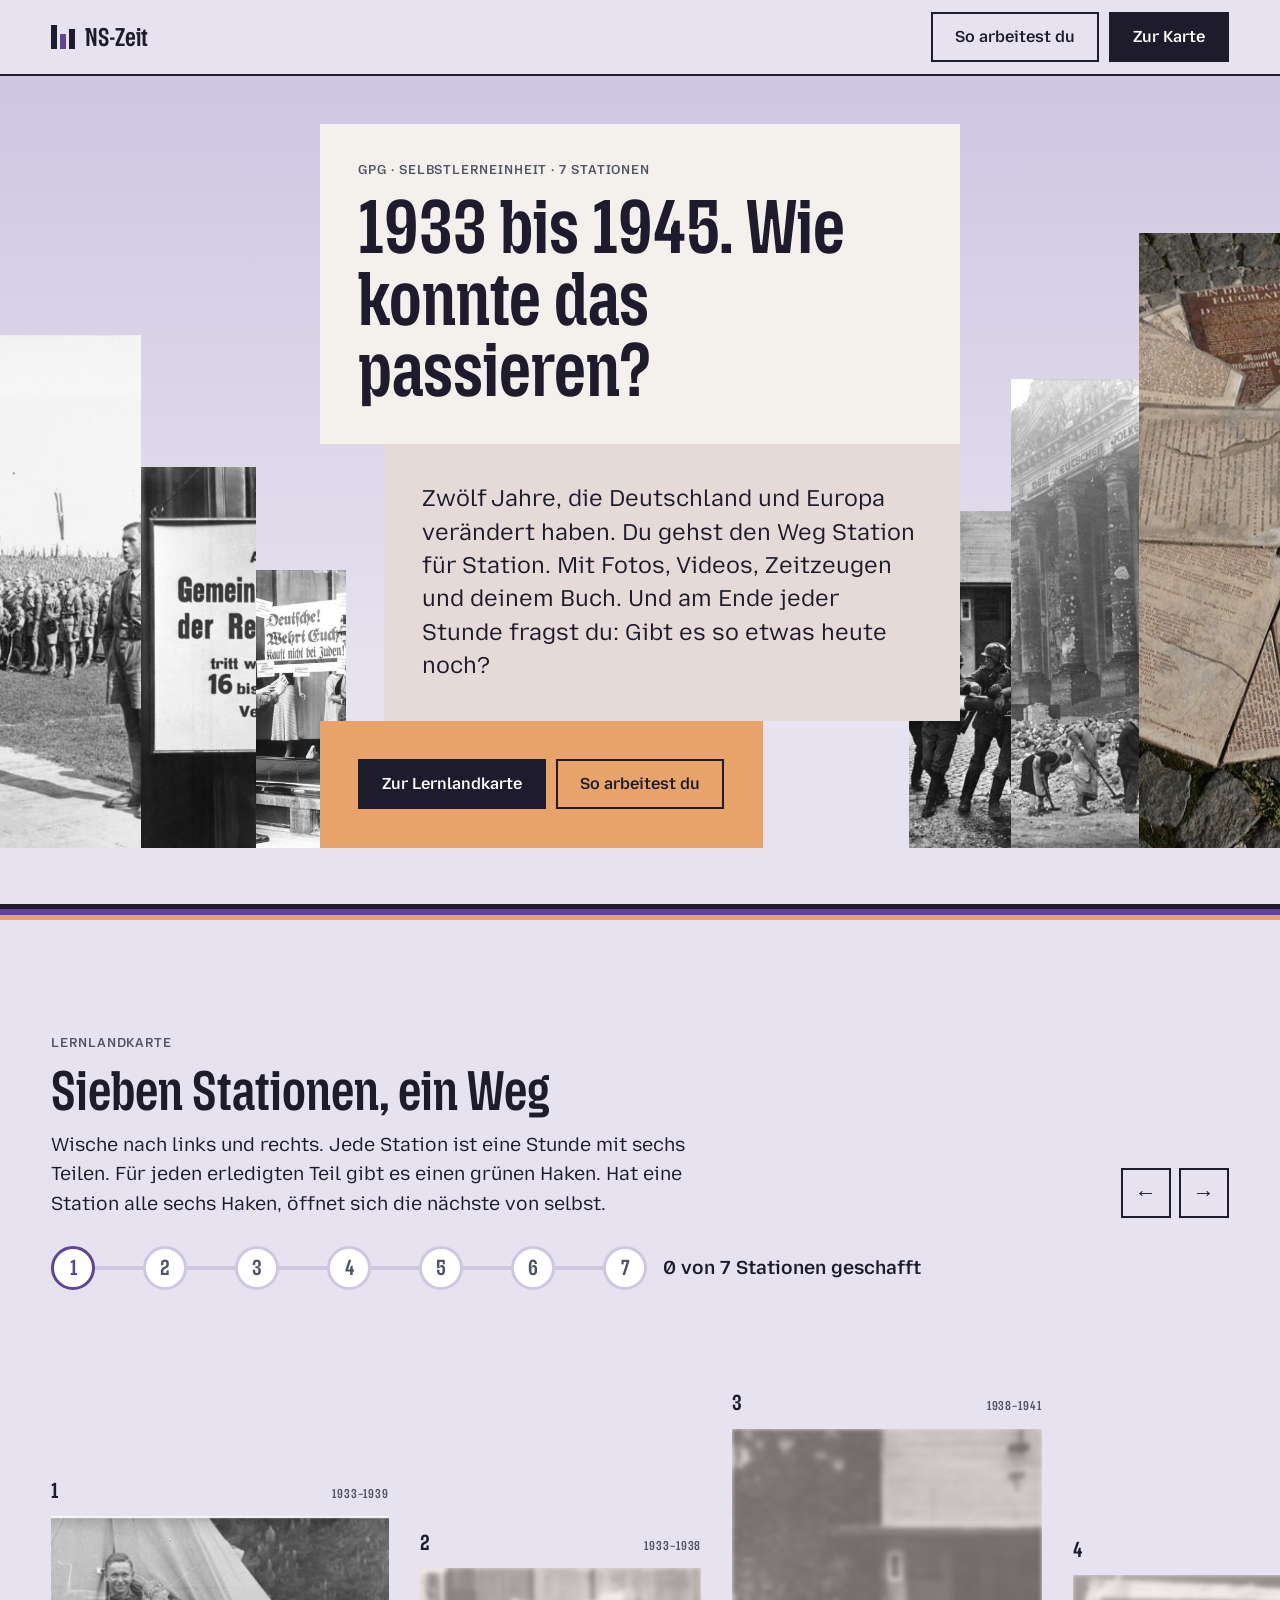
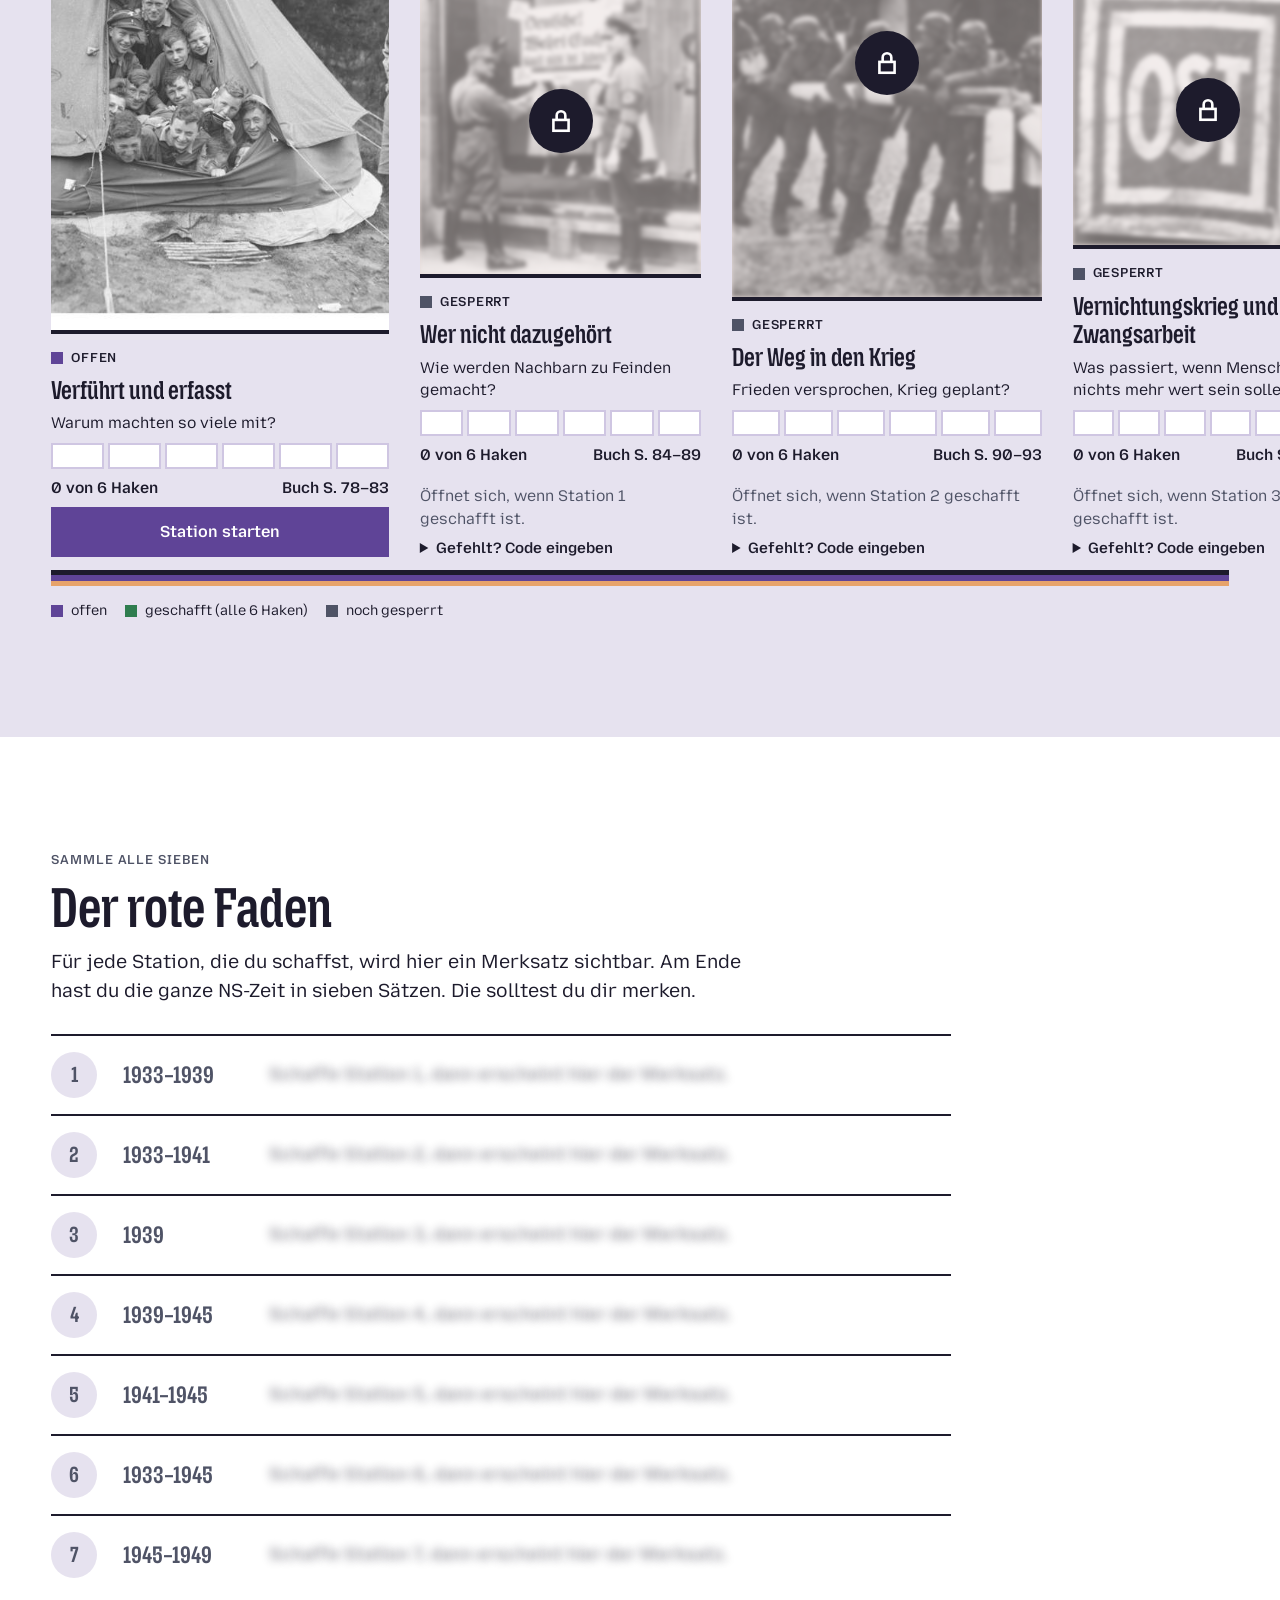
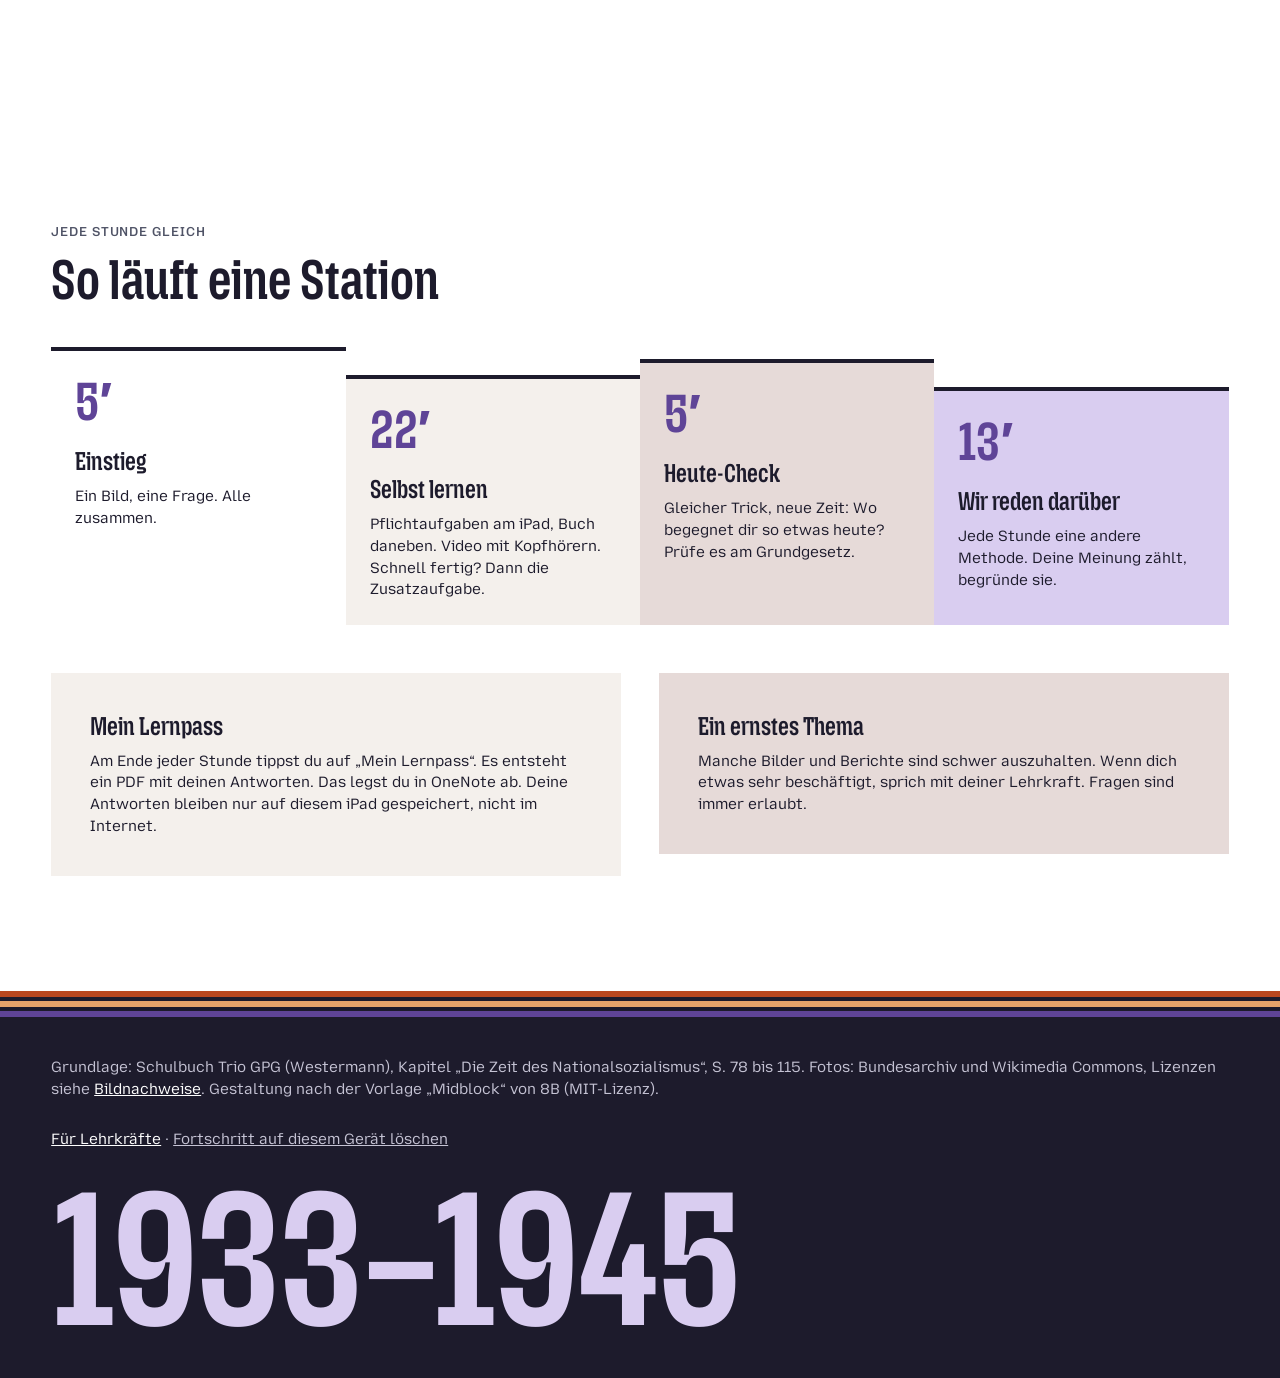
==== index.html @ 27f17802 "Initial publish: NS-Zeit self-study unit (map, lessons 1-7, teacher page) Co-Authored-By: Claude Opu" ====
<!doctype html>
<html lang="de">
<head>
<meta charset="utf-8">
<meta name="viewport" content="width=device-width, initial-scale=1, viewport-fit=cover">
<title>NS-Zeit 1933 bis 1945 · Lernlandkarte</title>
<meta name="description" content="Selbstlerneinheit GPG: Die Zeit des Nationalsozialismus in sieben Stationen.">
<meta name="theme-color" content="#1d1b2c">
<link rel="icon" href="data:image/svg+xml,%3Csvg xmlns='http://www.w3.org/2000/svg' viewBox='0 0 64 64'%3E%3Crect width='64' height='64' fill='%231d1b2c'/%3E%3Crect x='14' y='14' width='9' height='36' fill='%23fff'/%3E%3Crect x='28' y='28' width='9' height='22' fill='%23a58bdb'/%3E%3Crect x='42' y='20' width='9' height='30' fill='%23fff'/%3E%3C/svg%3E">
<link rel="stylesheet" href="assets/ns.css">
<script src="assets/ns.js" defer></script>
</head>
<body>

<header class="bar">
  <a class="bar__mark" href="#top"><i aria-hidden="true"><b></b><b></b><b></b></i>NS-Zeit</a>
  <nav class="bar__nav" aria-label="Seite">
    <a class="btn-2" href="#so">So arbeitest du</a>
    <a class="btn" href="#karte">Zur Karte</a>
  </nav>
</header>

<main id="top">
  <!-- Eröffnung: Fotostreifen wie Fassaden, Text auf gestuften Blöcken -->
  <section class="opening" aria-labelledby="titel">
    <div class="opening__slabs" aria-hidden="true">
      <div class="opening__slab" style="--w:11;--h:70%"><div class="reveal"><img src="img/foto/s1-hj-appell.jpg" alt=""></div></div>
      <div class="opening__slab" style="--w:9;--h:52%"><div class="reveal"><img src="img/foto/s1-gemeinschaftsempfang.jpg" alt=""></div></div>
      <div class="opening__slab" style="--w:7;--h:38%"><div class="reveal"><img src="img/foto/s2-boykott.jpg" alt=""></div></div>
      <div class="opening__slab opening__slab--gap" style="--w:44;--h:10%"></div>
      <div class="opening__slab" style="--w:8;--h:46%"><div class="reveal"><img src="img/foto/s3-schlagbaum.jpg" alt=""></div></div>
      <div class="opening__slab" style="--w:10;--h:64%"><div class="reveal"><img src="img/foto/s7-truemmer.jpg" alt=""></div></div>
      <div class="opening__slab" style="--w:11;--h:84%"><div class="reveal"><img src="img/foto/s6-weisse-rose.jpg" alt=""></div></div>
    </div>
    <div class="opening__stack">
      <div class="block"><p class="label muted" style="margin-bottom:12px">GPG · Selbstlerneinheit · 7 Stationen</p>
        <h1 class="h-xl" id="titel">1933 bis 1945. Wie konnte das passieren?</h1></div>
      <div class="block block--plaster"><p class="lead">Zwölf Jahre, die Deutschland und Europa verändert haben. Du gehst den Weg Station für Station. Mit Fotos, Videos, Zeitzeugen und deinem Buch. Und am Ende jeder Stunde fragst du: Gibt es so etwas heute noch?</p></div>
      <div class="block block--sand" style="display:flex;flex-wrap:wrap;gap:10px"><a class="btn" href="#karte">Zur Lernlandkarte</a><a class="btn-2" href="#so">So arbeitest du</a></div>
    </div>
    <div class="opening__floor pavement"></div>
  </section>

  <!-- Lernlandkarte: Zeitstrahl seitwärts -->
  <section class="section" id="karte" aria-labelledby="karte-titel" style="padding-left:0;padding-right:0">
    <div class="track-head">
      <div style="display:grid;gap:12px;max-width:640px">
        <p class="label muted">Lernlandkarte</p>
        <h2 class="h-l" id="karte-titel">Sieben Stationen, ein Weg</h2>
        <p>Wische nach links und rechts. Jede Station ist eine Stunde mit sechs Teilen. Für jeden erledigten Teil gibt es einen grünen Haken. Hat eine Station alle sechs Haken, öffnet sich die nächste von selbst.</p>
      </div>
      <div class="track-hint" aria-hidden="false">
        <button type="button" data-scroll="-1" aria-label="Zurück">←</button>
        <button type="button" data-scroll="1" aria-label="Weiter">→</button>
      </div>
    </div>

    <div class="journey" id="journey" aria-label="Dein Weg durch die Stationen"></div>
    <div class="track" id="track" tabindex="0" aria-label="Stationen 1 bis 7">
      <!-- Stationen werden unten per Skript gefüllt, damit Status und Codes überall gleich sind -->
    </div>
    <div class="track-floor pavement"></div>
    <div class="legend">
      <span><i style="background:var(--lila)"></i>offen</span>
      <span><i style="background:var(--ok)"></i>geschafft (alle 6 Haken)</span>
      <span><i style="background:var(--muted)"></i>noch gesperrt</span>
    </div>
  </section>

  <!-- Roter Faden: pro geschaffter Station ein Merksatz -->
  <section class="section section--white" id="faden" aria-labelledby="faden-titel">
    <div class="wrap">
      <div style="display:grid;gap:12px;max-width:720px;margin-bottom:28px">
        <p class="label muted">Sammle alle sieben</p>
        <h2 class="h-l" id="faden-titel">Der rote Faden</h2>
        <p>Für jede Station, die du schaffst, wird hier ein Merksatz sichtbar. Am Ende hast du die ganze NS-Zeit in sieben Sätzen. Die solltest du dir merken.</p>
      </div>
      <ol class="faden" id="faden-liste"></ol>
    </div>
  </section>

  <!-- So arbeitest du -->
  <section class="section section--white" id="so" aria-labelledby="so-titel">
    <div class="wrap">
      <div style="display:grid;gap:12px;max-width:720px;margin-bottom:40px">
        <p class="label muted">Jede Stunde gleich</p>
        <h2 class="h-l" id="so-titel">So läuft eine Station</h2>
      </div>
      <ol class="steps">
        <li><p class="num">5′</p><p class="h-s">Einstieg</p><p class="small">Ein Bild, eine Frage. Alle zusammen.</p></li>
        <li><p class="num">22′</p><p class="h-s">Selbst lernen</p><p class="small">Pflichtaufgaben am iPad, Buch daneben. Video mit Kopfhörern. Schnell fertig? Dann die Zusatzaufgabe.</p></li>
        <li><p class="num">5′</p><p class="h-s">Heute-Check</p><p class="small">Gleicher Trick, neue Zeit: Wo begegnet dir so etwas heute? Prüfe es am Grundgesetz.</p></li>
        <li><p class="num">13′</p><p class="h-s">Wir reden darüber</p><p class="small">Jede Stunde eine andere Methode. Deine Meinung zählt, begründe sie.</p></li>
      </ol>
      <div class="grid-2" style="margin-top:48px">
        <div class="block"><p class="h-s" style="margin-bottom:8px">Mein Lernpass</p><p class="small">Am Ende jeder Stunde tippst du auf „Mein Lernpass“. Es entsteht ein PDF mit deinen Antworten. Das legst du in OneNote ab. Deine Antworten bleiben nur auf diesem iPad gespeichert, nicht im Internet.</p></div>
        <div class="block block--plaster"><p class="h-s" style="margin-bottom:8px">Ein ernstes Thema</p><p class="small">Manche Bilder und Berichte sind schwer auszuhalten. Wenn dich etwas sehr beschäftigt, sprich mit deiner Lehrkraft. Fragen sind immer erlaubt.</p></div>
      </div>
    </div>
  </section>
</main>

<footer class="foot">
  <div class="stripes" aria-hidden="true"><span></span><span></span><span></span></div>
  <div class="foot__inner">
    <p class="small">Grundlage: Schulbuch Trio GPG (Westermann), Kapitel „Die Zeit des Nationalsozialismus“, S. 78 bis 115. Fotos: Bundesarchiv und Wikimedia Commons, Lizenzen siehe <a href="bildnachweise.html">Bildnachweise</a>. Gestaltung nach der Vorlage „Midblock“ von 8B (MIT-Lizenz).</p>
    <p class="small"><a href="lehrer.html">Für Lehrkräfte</a> · <button type="button" id="reset" class="small" style="background:none;border:0;color:inherit;text-decoration:underline;cursor:pointer;padding:0">Fortschritt auf diesem Gerät löschen</button></p>
  </div>
  <p class="wordmark" aria-hidden="true">1933–1945</p>
</footer>

<script>
document.addEventListener("DOMContentLoaded", function () {
  var DATA = [
    { n: 1, jahre: "1933–1939", titel: "Verführt und erfasst", frage: "Warum machten so viele mit?", buch: "S. 78–83", foto: "s1-hj-zeltlager", w: 1.2, h: 46 },
    { n: 2, jahre: "1933–1938", titel: "Wer nicht dazugehört", frage: "Wie werden Nachbarn zu Feinden gemacht?", buch: "S. 84–89", foto: "s2-boykott", w: 1, h: 34 },
    { n: 3, jahre: "1938–1941", titel: "Der Weg in den Krieg", frage: "Frieden versprochen, Krieg geplant?", buch: "S. 90–93", foto: "s3-schlagbaum", w: 1.1, h: 52 },
    { n: 4, jahre: "1939–1945", titel: "Vernichtungskrieg und Zwangsarbeit", frage: "Was passiert, wenn Menschen nichts mehr wert sein sollen?", buch: "S. 94–97", foto: "s4-ost", w: .9, h: 30 },
    { n: 5, jahre: "1941–1945", titel: "Der Holocaust", frage: "Wie wurde aus Hass Völkermord, und warum erinnern wir uns?", buch: "S. 98–103", foto: "s5-stolpersteine", w: 1, h: 56 },
    { n: 6, jahre: "1933–1945", titel: "Widerstand", frage: "Wegschauen oder handeln?", buch: "S. 104–105", foto: "s6-weisse-rose", w: 1.1, h: 40 },
    { n: 7, jahre: "1943–1949", titel: "Kriegsende und was bleibt", frage: "Was haben wir daraus gelernt?", buch: "S. 106–115", foto: "s7-truemmer", w: 1, h: 48 }
  ];
  var track = document.getElementById("track");
  function render() {
    track.innerHTML = "";
    DATA.forEach(function (d) {
      var st = NS.isDone(d.n) ? "fertig" : (NS.isOpen(d.n) ? "offen" : "zu");
      var stand = NS.stand(d.n), teile = NS.stunden[d.n - 1].teile;
      var ticks = teile.map(function (t) { return '<i class="' + (NS.teilDone(t) ? "on" : "") + '" title="' + t.name + '">✓</i>'; }).join("");
      var el = document.createElement("article");
      el.className = "station"; el.dataset.state = st;
      el.style.setProperty("--w", d.w); el.style.setProperty("--h", d.h);
      el.innerHTML =
        '<p class="station__year"><span>' + d.n + '</span><span class="label muted">' + d.jahre + '</span></p>' +
        '<div class="station__photo reveal"><img src="img/foto/' + d.foto + '.jpg" alt="" loading="lazy">' +
          (st === "fertig" ? '<span class="station__badge" aria-label="geschafft">✓</span>' : "") +
          (st === "zu" ? '<span class="station__lockicon" aria-hidden="true"><span><svg width="26" height="26" viewBox="0 0 24 24" fill="none" stroke="currentColor" stroke-width="2.4"><rect x="5" y="11" width="14" height="10"/><path d="M8 11V7a4 4 0 0 1 8 0v4"/></svg></span></span>' : "") + '</div>' +
        '<div class="station__plate">' +
          '<span class="station__state">' + (st === "fertig" ? "Geschafft" : st === "offen" ? "Offen" : "Gesperrt") + '</span>' +
          '<h3 class="h-s">' + d.titel + '</h3>' +
          '<p>' + d.frage + '</p>' +
          '<div class="ticks" aria-hidden="true">' + ticks + '</div>' +
          '<p class="ticks__txt"><span>' + stand.fertig + ' von ' + stand.gesamt + ' Haken</span><span>' + (NS.hasPass(d.n) ? "Lernpass ✓" : "Buch " + d.buch) + '</span></p>' +
          (st === "zu"
            ? '<p class="small muted">Öffnet sich, wenn Station ' + (d.n - 1) + ' geschafft ist.</p><details><summary class="small" style="cursor:pointer;font-weight:600">Gefehlt? Code eingeben</summary><form class="station__lock"><input aria-label="Code für Station ' + d.n + '" placeholder="Code" autocomplete="off" autocapitalize="characters"><button class="btn">Öffnen</button></form><p class="station__msg" aria-live="polite"></p></details>'
            : '<a class="btn' + (st === "offen" ? " btn--lila" : "") + '" href="stunde-' + d.n + '/index.html">' + (st === "fertig" ? "Noch einmal ansehen" : stand.fertig ? "Weitermachen" : "Station starten") + '</a>') +
        '</div>';
      var f = el.querySelector("form");
      if (f) f.addEventListener("submit", function (e) {
        e.preventDefault();
        if (NS.tryCode(d.n, f.querySelector("input").value)) { render(); location.href = "stunde-" + d.n + "/index.html"; }
        else el.querySelector(".station__msg").textContent = "Der Code stimmt nicht.";
      });
      track.appendChild(el);
    });
    var j = document.getElementById("journey"), html = "", fertig = 0;
    DATA.forEach(function (d, i) {
      var st = NS.isDone(d.n) ? "fertig" : (NS.isOpen(d.n) ? "offen" : "zu"); if (st === "fertig") fertig++;
      html += '<span class="journey__step">' + (i ? '<span class="journey__line ' + (st !== "zu" ? "fertig" : "") + '"></span>' : "") +
        '<span class="journey__dot ' + st + '" title="Station ' + d.n + '">' + (st === "fertig" ? "✓" : d.n) + '</span></span>';
    });
    j.innerHTML = html + '<span class="journey__txt">' + fertig + ' von 7 Stationen geschafft</span>';
    document.getElementById("faden-liste").innerHTML = NS.stunden.map(function (st) {
      var on = NS.isDone(st.n);
      return '<li class="' + (on ? "on" : "") + '"><span class="dot">' + (on ? "✓" : st.n) + '</span><span class="jahr">' + st.jahr + '</span><span class="satz"' + (on ? "" : ' aria-label="noch nicht freigeschaltet"') + '>' + (on ? st.kern : "Schaffe Station " + st.n + ", dann erscheint hier der Merksatz.") + '</span></li>';
    }).join("");
    var end = document.createElement("div");
    end.className = "station station--end";
    end.innerHTML = '<div class="block block--ink"><p class="label" style="color:var(--sand);margin-bottom:8px">Ziel</p><p class="h-s" style="margin-bottom:8px">Kennen. Verstehen. Erkennen.</p><p class="small">Du weißt, was zwischen 1933 und 1945 geschah. Du verstehst, wie es dazu kam. Und du erkennst die Tricks, wenn sie heute wieder auftauchen.</p></div>';
    track.appendChild(end);
    document.querySelectorAll("#track .reveal").forEach(function (r) { r.classList.add("is-in"); });
  }
  render();
  document.querySelectorAll("[data-scroll]").forEach(function (b) {
    b.addEventListener("click", function () { track.scrollBy({ left: Number(b.dataset.scroll) * track.clientWidth * .8, behavior: "smooth" }); });
  });
  document.getElementById("reset").addEventListener("click", function () {
    if (confirm("Alle Antworten und freigeschalteten Stationen auf diesem Gerät löschen?")) { NS.reset(); render(); }
  });
});
</script>
</body>
</html>
---- assets/ns.css ----
/* NS-Zeit Lernlandkarte: gemeinsames Stylesheet.
   Optik nach der Vorlage "Midblock" (8B, MIT): flache Farbblöcke, gestufte Höhen,
   schmale Headline-Schrift, Fotos die beim Erscheinen scharf werden. Farbwelt auf GPG-Lila angepasst. */

@font-face { font-family: "Mozilla Headline"; font-style: normal; font-weight: 500 700; font-stretch: 75%; font-display: swap; src: url(mozilla-headline.woff2) format("woff2"); }
@font-face { font-family: "Mozilla Text"; font-style: normal; font-weight: 400 600; font-display: swap; src: url(mozilla-text.woff2) format("woff2"); }

:root {
  --sky: #e6e2ef;      /* Seitengrund, blasses Lila-Grau */
  --sky-2: #cfc6e2;
  --ink: #1d1b2c;      /* Text, dunkle Flächen */
  --cream: #f4f0ec;    /* helle Blöcke */
  --lila: #5f4497;     /* GPG-Fachfarbe */
  --lila-hell: #d9cdf0;
  --brick: #b9471f;    /* Warnstreifen, Mechanismus */
  --sand: #e7a36a;
  --green: #3f6964;
  --plaster: #e6dad8;
  --muted: #4f5366;
  --white: #ffffff;
  --ok: #2f7d4f;
  --font-head: "Mozilla Headline", "Arial Narrow", Arial, sans-serif;
  --font-text: "Mozilla Text", Arial, sans-serif;
  --gap: clamp(16px, 4vw, 64px);
  --space: clamp(56px, 9vw, 128px);
}

*, *::before, *::after { box-sizing: border-box; }
html { -webkit-text-size-adjust: 100%; text-size-adjust: 100%; scroll-behavior: smooth; }
body { margin: 0; background: var(--sky); color: var(--ink); font-family: var(--font-text); font-size: clamp(17px, 0.6vw + 13px, 19px); line-height: 1.55; overflow-x: hidden; }
img { display: block; max-width: 100%; }
h1, h2, h3, h4, p, ul, ol, figure, blockquote { margin: 0; }
ul, ol { padding: 0; list-style: none; }
a { color: inherit; }
button, input, textarea, select { font: inherit; color: inherit; }
:focus-visible { outline: 3px solid var(--lila); outline-offset: 3px; }
.sr-only { position: absolute; width: 1px; height: 1px; overflow: hidden; clip-path: inset(50%); white-space: nowrap; }

/* Typo */
.h-xl { font-family: var(--font-head); font-stretch: 75%; font-weight: 650; font-size: clamp(46px, 6vw, 96px); line-height: .93; }
.h-l { font-family: var(--font-head); font-stretch: 75%; font-weight: 620; font-size: clamp(36px, 4.4vw, 68px); line-height: .96; }
.h-m { font-family: var(--font-head); font-stretch: 75%; font-weight: 600; font-size: clamp(26px, 1.8vw + 14px, 38px); line-height: 1.02; }
.h-s { font-family: var(--font-head); font-stretch: 75%; font-weight: 600; font-size: clamp(21px, 1vw + 14px, 26px); line-height: 1.1; }
.label { font-size: 13px; font-weight: 600; letter-spacing: .07em; text-transform: uppercase; line-height: 1.3; }
.lead { font-size: clamp(19px, 1.1vw + 11px, 23px); line-height: 1.45; }
.muted { color: var(--muted); }
.small { font-size: 15px; line-height: 1.45; }
p + p { margin-top: .7em; }

/* Kopfleiste */
.bar { position: sticky; top: 0; z-index: 20; display: flex; align-items: center; justify-content: space-between; gap: 16px; padding: 12px var(--gap); background: var(--sky); border-bottom: 2px solid var(--ink); }
.bar__mark { display: flex; align-items: center; gap: 10px; text-decoration: none; font-family: var(--font-head); font-stretch: 75%; font-weight: 650; font-size: 26px; line-height: 1; }
.bar__mark i { display: inline-flex; gap: 3px; align-items: flex-end; height: 24px; }
.bar__mark i b { display: block; width: 6px; background: var(--ink); }
.bar__mark i b:nth-child(1) { height: 100%; } .bar__mark i b:nth-child(2) { height: 62%; background: var(--lila); } .bar__mark i b:nth-child(3) { height: 82%; }
.bar__nav { display: flex; gap: 10px; align-items: center; }

/* Knöpfe */
.btn, .btn-2 { display: inline-flex; align-items: center; justify-content: center; gap: 8px; min-height: 50px; padding: 0 22px; border: 2px solid var(--ink); font-weight: 600; font-size: 16px; text-decoration: none; cursor: pointer; transition: background .2s, color .2s; -webkit-tap-highlight-color: transparent; }
.btn { background: var(--ink); color: var(--white); }
.btn:hover { background: var(--lila); border-color: var(--lila); }
.btn-2 { background: transparent; color: var(--ink); }
.btn-2:hover { background: var(--ink); color: var(--white); }
.btn[disabled] { opacity: .45; cursor: not-allowed; }
.btn--lila { background: var(--lila); border-color: var(--lila); }

/* Farbstreifen wie ein Gehweg */
.pavement { height: 16px; background: linear-gradient(to bottom, var(--ink) 0 34%, var(--lila) 34% 67%, var(--sand) 67% 100%); }
.stripes { display: grid; gap: 4px; }
.stripes span { height: 6px; display: block; }
.stripes span:nth-child(1) { background: var(--brick); } .stripes span:nth-child(2) { background: var(--sand); } .stripes span:nth-child(3) { background: var(--lila); }

/* Fotos werden scharf, wenn sie ins Bild kommen */
.reveal { overflow: hidden; position: relative; background: var(--plaster); }
.reveal img { width: 100%; height: 100%; object-fit: cover; transform: scaleX(1.6); filter: blur(14px) saturate(1.3); transition: transform 1.1s cubic-bezier(.25,1,.5,1), filter 1.1s; }
.reveal.is-in img { transform: none; filter: none; }
@media (prefers-reduced-motion: reduce) { .reveal img { transform: none; filter: none; transition: none; } html { scroll-behavior: auto; } }

.credit { font-size: 12px; line-height: 1.35; color: var(--muted); margin-top: 6px; }
.credit a { color: inherit; }

/* Abschnitte */
.section { padding: var(--space) var(--gap); }
.section--white { background: var(--white); }
.section--dark { background: var(--ink); color: var(--white); }
.section--dark .muted { color: #c5c3d4; }
.wrap { max-width: 1180px; margin: 0 auto; }
.narrow { max-width: 760px; }
.block { background: var(--cream); padding: clamp(20px, 3vw, 40px); }
.block--plaster { background: var(--plaster); }
.block--sand { background: var(--sand); }
.block--lila { background: var(--lila); color: var(--white); }
.block--ink { background: var(--ink); color: var(--white); }
.block--white { background: var(--white); }

/* ---------- Startseite: Eröffnung ---------- */
.opening { position: relative; min-height: min(88svh, 900px); padding: 48px var(--gap) 0; display: grid; grid-template-columns: minmax(0, 1fr); align-items: end; overflow: hidden; background: linear-gradient(to bottom, var(--sky-2), var(--sky) 70%); }
.opening__slabs { position: absolute; inset: 40px 0 72px; display: flex; align-items: flex-end; gap: 0; pointer-events: none; }
.opening__slab { flex: var(--w) 0 0; height: var(--h); }
.opening__slab .reveal { height: 100%; }
.opening__slab--gap { visibility: hidden; }
.opening__stack { position: relative; z-index: 2; justify-self: center; width: min(640px, 100%); display: grid; margin-bottom: 72px; }
.opening__stack .block:nth-child(2) { margin-left: clamp(0px, 10%, 80px); }
.opening__stack .block:nth-child(3) { width: fit-content; max-width: 100%; }
.opening__floor { position: absolute; left: 0; right: 0; bottom: 0; }

/* ---------- Startseite: Zeitstrahl seitwärts ---------- */
.track-head { display: flex; flex-wrap: wrap; justify-content: space-between; align-items: end; gap: 24px; padding: 0 var(--gap); margin-bottom: 28px; }
.track-hint { display: flex; gap: 8px; }
.track-hint button { width: 50px; height: 50px; border: 2px solid var(--ink); background: transparent; font-size: 22px; cursor: pointer; }
.track-hint button:hover { background: var(--ink); color: var(--white); }
.track { scroll-padding-inline: var(--gap); display: flex; align-items: flex-end; gap: clamp(14px, 2.4vw, 34px); overflow-x: auto; scroll-snap-type: x mandatory; padding: 12px var(--gap) 10px; scrollbar-width: thin; -webkit-overflow-scrolling: touch; overscroll-behavior-x: contain; }
.track::-webkit-scrollbar { height: 8px; } .track::-webkit-scrollbar-thumb { background: var(--ink); }
.station { flex: none; width: clamp(270px, calc(var(--w, 1) * 22vw), 420px); scroll-snap-align: start; display: grid; text-decoration: none; color: inherit; }
.station__year { font-family: var(--font-head); font-stretch: 75%; font-weight: 650; font-size: 22px; margin-bottom: 8px; display: flex; justify-content: space-between; align-items: baseline; }
.station__photo { height: calc(var(--h, 40) * 1svh); min-height: 220px; max-height: 520px; }
.station__plate { min-height: 230px; padding-top: 14px; border-top: 4px solid var(--ink); display: grid; gap: 8px; align-content: start; }
.station__plate p { font-size: 15.5px; line-height: 1.45; }
.station__state { display: inline-flex; align-items: center; gap: 8px; font-size: 13px; font-weight: 600; letter-spacing: .06em; text-transform: uppercase; }
.station__state::before { content: ""; width: 12px; height: 12px; background: var(--muted); }
.station[data-state="offen"] .station__state::before { background: var(--lila); }
.station[data-state="fertig"] .station__state::before { background: var(--ok); }
.station[data-state="zu"] .station__photo img { filter: grayscale(1) blur(2px); opacity: .55; }
.station__lock { display: flex; gap: 6px; margin-top: 4px; }
.station__lock input { width: 100%; min-height: 46px; padding: 0 12px; border: 2px solid var(--ink); background: var(--white); text-transform: uppercase; letter-spacing: .08em; }
.station__lock .btn { min-height: 46px; padding: 0 14px; }
.station__msg { font-size: 14px; color: var(--brick); min-height: 1.2em; }
.station--end { width: clamp(260px, 26vw, 360px); align-self: stretch; display: grid; align-content: end; }
.track-floor { margin: 0 var(--gap); }
.legend { display: flex; flex-wrap: wrap; gap: 18px; padding: 14px var(--gap) 0; font-size: 14px; }
.legend span { display: inline-flex; align-items: center; gap: 8px; }
.legend i { width: 12px; height: 12px; display: inline-block; }

/* So arbeitest du */
.steps { display: grid; grid-template-columns: repeat(auto-fit, minmax(220px, 1fr)); gap: 0; }
.steps li { padding: 24px; border-top: 4px solid var(--ink); background: var(--white); }
.steps li:nth-child(2) { background: var(--cream); margin-top: 28px; }
.steps li:nth-child(3) { background: var(--plaster); margin-top: 12px; }
.steps li:nth-child(4) { background: var(--lila-hell); margin-top: 40px; }
.steps .num { font-family: var(--font-head); font-stretch: 75%; font-size: 54px; font-weight: 650; line-height: 1; color: var(--lila); }

/* ---------- Stundenseite ---------- */
.lesson-hero { display: grid; grid-template-columns: minmax(0, 1.1fr) minmax(0, .9fr); gap: 0; align-items: end; padding: 40px var(--gap) 0; }
.lesson-hero__text { display: grid; gap: 0; align-self: center; }
.lesson-hero__photo { height: min(62svh, 560px); }
.timeline-mini { display: flex; gap: 0; margin-top: 28px; flex-wrap: wrap; }
.timeline-mini span { padding: 10px 14px; font-size: 14px; font-weight: 600; border-top: 4px solid var(--ink); background: var(--white); }
.timeline-mini span:nth-child(2) { background: var(--cream); } .timeline-mini span:nth-child(3) { background: var(--plaster); } .timeline-mini span:nth-child(4) { background: var(--lila-hell); }
.timeline-mini b { font-family: var(--font-head); font-stretch: 75%; font-size: 20px; margin-right: 6px; }

.toc { position: sticky; top: 68px; z-index: 15; display: flex; gap: 0; overflow-x: auto; background: var(--white); border-bottom: 2px solid var(--ink); scrollbar-width: none; }
.toc::-webkit-scrollbar { display: none; }
.toc a { flex: none; padding: 14px 18px; text-decoration: none; font-weight: 600; font-size: 15px; border-right: 1px solid var(--sky-2); display: flex; gap: 8px; align-items: center; }
.toc a.is-done::after { content: "✓"; color: var(--ok); font-weight: 700; }
.toc a:hover { background: var(--sky); }

.part { padding: var(--space) var(--gap); scroll-margin-top: 120px; }
.part:nth-of-type(even) { background: var(--white); }
.part__head { display: grid; gap: 10px; margin-bottom: 34px; max-width: 860px; }
.part__tag { display: inline-flex; gap: 10px; align-items: center; }
.part__tag .chip { padding: 5px 10px; background: var(--ink); color: var(--white); font-size: 13px; font-weight: 600; letter-spacing: .06em; text-transform: uppercase; }
.part__tag .chip--lila { background: var(--lila); }
.part__tag .chip--sand { background: var(--sand); color: var(--ink); }
.part__tag .chip--brick { background: var(--brick); }
.grid-2 { display: grid; grid-template-columns: repeat(2, minmax(0, 1fr)); gap: clamp(20px, 3vw, 44px); align-items: start; }
.grid-3 { display: grid; grid-template-columns: repeat(3, minmax(0, 1fr)); gap: 20px; }
.stack { display: grid; gap: 20px; }

.book { display: inline-flex; gap: 8px; align-items: center; padding: 6px 12px; border: 2px solid var(--ink); font-weight: 600; font-size: 15px; background: var(--white); }
.book::before { content: ""; width: 14px; height: 18px; background: linear-gradient(90deg, var(--lila) 0 30%, var(--ink) 30%); }

/* Video */
.video { position: relative; aspect-ratio: 16 / 9; background: var(--ink); color: var(--white); overflow: hidden; }
.video iframe { position: absolute; inset: 0; width: 100%; height: 100%; border: 0; }
.video__poster { position: absolute; inset: 0; display: grid; place-content: center; gap: 12px; text-align: center; padding: 20px; border: 0; width: 100%; background: linear-gradient(135deg, var(--ink), #3a2f5a); color: var(--white); cursor: pointer; }
.video__poster .play { width: 78px; height: 78px; margin: 0 auto; background: var(--sand); display: grid; place-items: center; }
.video__poster .play::before { content: ""; border-left: 26px solid var(--ink); border-top: 16px solid transparent; border-bottom: 16px solid transparent; margin-left: 6px; }
.video__meta { display: flex; flex-wrap: wrap; justify-content: space-between; gap: 8px; margin-top: 8px; font-size: 14px; }

/* Zitat / Quelle */
.quote { background: #fbf3dc; padding: 24px 26px; border-left: 6px solid var(--sand); font-family: Georgia, "Times New Roman", serif; font-size: 18px; line-height: 1.55; }
.quote cite { display: block; margin-top: 10px; font-family: var(--font-text); font-style: normal; font-size: 13px; color: var(--muted); }

/* Aufgaben */
.task { background: var(--white); border-top: 4px solid var(--lila); padding: clamp(18px, 2.4vw, 30px); display: grid; gap: 14px; }
.part:nth-of-type(even) .task { background: var(--sky); }
.task__q { font-weight: 600; }
.task__q b { font-family: var(--font-head); font-stretch: 75%; font-size: 22px; color: var(--lila); margin-right: 6px; }
textarea.answer { width: 100%; min-height: 92px; padding: 12px 14px; border: 2px solid var(--ink); background: var(--white); resize: vertical; line-height: 1.5; }
textarea.answer:focus { outline: 3px solid var(--lila); outline-offset: 0; }
.saved { font-size: 13px; color: var(--ok); min-height: 1.2em; }

/* Auswahl-Karten */
.choices { display: grid; grid-template-columns: repeat(auto-fit, minmax(150px, 1fr)); gap: 10px; }
.choice { min-height: 56px; padding: 12px 14px; border: 2px solid var(--ink); background: var(--white); text-align: left; cursor: pointer; font-weight: 600; font-size: 16px; line-height: 1.3; transition: background .15s; }
.choice:hover { background: var(--lila-hell); }
.choice[aria-pressed="true"] { background: var(--ink); color: var(--white); }
.choice.is-right { background: var(--ok); border-color: var(--ok); color: var(--white); }
.choice.is-wrong { background: var(--brick); border-color: var(--brick); color: var(--white); }

/* Zuordnen: Beispiel -> Trick */
.match { display: grid; gap: 14px; }
.match__row { display: grid; grid-template-columns: minmax(0, 1.2fr) minmax(0, 1fr); gap: 12px; align-items: center; padding: 14px; background: var(--white); border-left: 6px solid var(--sky-2); }
.match__row.is-right { border-left-color: var(--ok); }
.match__row.is-wrong { border-left-color: var(--brick); }
.match__row img { width: 100%; height: 120px; object-fit: cover; }
.match select { width: 100%; min-height: 50px; padding: 0 10px; border: 2px solid var(--ink); background: var(--white); font-weight: 600; }
.feedback { font-weight: 600; min-height: 1.3em; }
.feedback.ok { color: var(--ok); } .feedback.no { color: var(--brick); }

/* Sortieren in zwei Spalten */
.sorter { display: grid; gap: 14px; }
.sorter__pool { display: flex; flex-wrap: wrap; gap: 8px; min-height: 60px; padding: 12px; background: var(--cream); border: 2px dashed var(--muted); }
.sorter__cols { display: grid; grid-template-columns: 1fr 1fr; gap: 12px; }
.sorter__col { min-height: 160px; padding: 12px; border: 2px solid var(--ink); background: var(--white); display: flex; flex-direction: column; gap: 8px; }
.sorter__col h4 { font-family: var(--font-head); font-stretch: 75%; font-size: 22px; }
.sorter__col--a h4 { color: var(--green); } .sorter__col--b h4 { color: var(--brick); }
.chipcard { padding: 10px 12px; background: var(--white); border: 2px solid var(--ink); font-weight: 600; font-size: 15px; cursor: pointer; text-align: left; }
.chipcard.is-sel { background: var(--lila); color: var(--white); border-color: var(--lila); }
.sorter__col .chipcard { background: var(--sky); }
.sorter__col .chipcard.is-right { border-color: var(--ok); }
.sorter__col .chipcard.is-wrong { border-color: var(--brick); background: #f6ddd3; }

/* Lebensweg (Buch 78.2) */
.lifepath { display: grid; grid-template-columns: repeat(6, minmax(0, 1fr)); gap: 0; align-items: end; }
.lifepath button { border: 0; padding: 0; background: none; cursor: pointer; text-align: left; display: grid; }
.lifepath .bar-step { height: calc(var(--h) * 1px); background: var(--lila-hell); border-top: 4px solid var(--ink); transition: background .2s; }
.lifepath button:nth-child(odd) .bar-step { background: var(--plaster); }
.lifepath button[aria-pressed="true"] .bar-step { background: var(--lila); }
.lifepath .age { font-family: var(--font-head); font-stretch: 75%; font-size: 30px; font-weight: 650; padding: 6px 4px 0; }
.lifepath .org { font-size: 13px; font-weight: 600; padding: 0 4px; min-height: 2.6em; }
.lifeinfo { margin-top: 16px; min-height: 120px; }

/* Bildanalyse 4 Schritte */
.analyse { display: grid; grid-template-columns: minmax(0, 1fr) minmax(0, 1fr); gap: clamp(20px, 3vw, 40px); align-items: start; }
.analyse__photo { position: sticky; top: 140px; }
.zoom { position: relative; overflow: hidden; cursor: zoom-in; }
.zoom img { width: 100%; transition: transform .4s; transform-origin: var(--zx, 50%) var(--zy, 50%); }
.zoom.is-zoom img { transform: scale(2.2); cursor: zoom-out; }
.step4 { display: grid; gap: 14px; }
.step4 details { background: var(--white); border-top: 4px solid var(--ink); }
.step4 summary { padding: 16px 18px; cursor: pointer; font-family: var(--font-head); font-stretch: 75%; font-size: 23px; font-weight: 600; list-style: none; display: flex; justify-content: space-between; }
.step4 summary::-webkit-details-marker { display: none; }
.step4 summary::after { content: "+"; font-size: 26px; }
.step4 details[open] summary::after { content: "−"; }
.step4 .inner { padding: 0 18px 18px; display: grid; gap: 10px; }

/* Feed-Einstieg */
.feed { display: grid; grid-template-columns: repeat(auto-fit, minmax(230px, 1fr)); gap: 16px; }
.post { background: var(--white); border: 2px solid var(--ink); display: grid; }
.post__head { display: flex; align-items: center; gap: 10px; padding: 10px 12px; font-size: 14px; font-weight: 600; }
.post__head i { width: 30px; height: 30px; border-radius: 50%; background: var(--ink); display: inline-block; }
.post__img { height: 230px; }
.post__cap { padding: 10px 12px; font-size: 15px; line-height: 1.4; }
.post__react { display: flex; flex-wrap: wrap; gap: 6px; padding: 0 12px 12px; }
.post__react button { padding: 6px 10px; border: 2px solid var(--ink); background: var(--white); font-size: 14px; font-weight: 600; cursor: pointer; }
.post__react button[aria-pressed="true"] { background: var(--ink); color: var(--white); }

/* Mechanismus-Karte */
.mech { background: var(--brick); color: var(--white); padding: clamp(22px, 3vw, 38px); display: grid; gap: 10px; }
.mech .label { color: #ffd9c7; }
.gg { background: var(--white); border: 2px solid var(--ink); padding: 18px 20px; display: grid; gap: 6px; }
.gg .label { color: var(--lila); }
.gg p { font-family: Georgia, serif; font-size: 18px; }
.today { display: grid; gap: 14px; }
.today__card { background: var(--white); border: 2px solid var(--ink); padding: 18px; display: grid; gap: 12px; }
.today__card blockquote { font-family: var(--font-head); font-stretch: 75%; font-size: clamp(22px, 1.4vw + 14px, 30px); line-height: 1.1; font-weight: 600; }
.today__card .src { font-size: 13px; color: var(--muted); }

/* Diskussion: vier Ecken */
.corners { display: grid; grid-template-columns: 1fr 1fr; gap: 12px; }
.corner { padding: 22px; min-height: 150px; display: grid; align-content: space-between; gap: 10px; }
.corner:nth-child(1) { background: var(--sand); } .corner:nth-child(2) { background: var(--plaster); }
.corner:nth-child(3) { background: var(--lila-hell); } .corner:nth-child(4) { background: var(--green); color: var(--white); }
.corner .big { font-family: var(--font-head); font-stretch: 75%; font-size: 64px; font-weight: 650; line-height: .9; }
.corner p { font-weight: 600; font-size: 18px; line-height: 1.3; }

/* Lernpass */
.pass-actions { display: flex; flex-wrap: wrap; gap: 10px; margin-top: 20px; }
.pass { display: none; }

/* Fußzeile */
.foot { background: var(--ink); color: var(--white); padding: 0 0 40px; }
.foot__inner { padding: 40px var(--gap) 0; display: grid; gap: 18px; }
.foot a { color: var(--white); }
.foot .small { color: #c5c3d4; }
.wordmark { font-family: var(--font-head); font-stretch: 75%; font-weight: 650; font-size: clamp(64px, 15vw, 240px); line-height: .82; letter-spacing: -.01em; padding: 30px var(--gap) 0; color: var(--lila-hell); overflow: hidden; white-space: nowrap; }

/* Hinweis-Box */
.note { display: flex; gap: 12px; align-items: flex-start; padding: 14px 16px; background: var(--lila-hell); font-size: 15.5px; }
.note b { flex: none; }

@media (max-width: 900px) {
  .lesson-hero { grid-template-columns: 1fr; }
  .lesson-hero__photo { height: 42svh; order: -1; }
  .grid-2, .analyse { grid-template-columns: 1fr; }
  .analyse__photo { position: static; }
  .grid-3 { grid-template-columns: 1fr; }
  .match__row { grid-template-columns: 1fr; }
  .opening__slabs { opacity: .75; }
}
@media (max-width: 560px) {
  .sorter__cols, .corners { grid-template-columns: 1fr; }
  .lifepath { grid-template-columns: repeat(3, minmax(0, 1fr)); row-gap: 12px; }
  .bar__nav .btn-2 { display: none; }
  .toc { top: 64px; }
}

/* Druck: Mein Lernpass */
@media print {
  @page { size: A4; margin: 16mm 15mm; }
  body { background: #fff; font-size: 11.5pt; }
  body.printing-pass > *:not(.pass) { display: none !important; }
  body.printing-pass .pass { display: block !important; }
  .pass h1 { font-family: var(--font-head); font-stretch: 75%; font-size: 30pt; line-height: 1; }
  .pass .meta { display: flex; justify-content: space-between; border-bottom: 2pt solid #000; padding-bottom: 6pt; margin: 6pt 0 12pt; font-size: 10pt; }
  .pass section { break-inside: avoid; margin-bottom: 10pt; padding: 8pt 10pt; border-left: 4pt solid var(--lila); background: #f3f0f8; -webkit-print-color-adjust: exact; print-color-adjust: exact; }
  .pass h2 { font-size: 12pt; margin-bottom: 3pt; }
  .pass .a { white-space: pre-wrap; min-height: 14pt; }
  .pass .empty { color: #888; font-style: italic; }
}

/* Sperrbildschirm für Stunden, die noch nicht frei sind */
.lockscreen { position: fixed; inset: 0; z-index: 50; display: grid; place-items: center; padding: 20px; background: rgba(29, 27, 44, .86); }
.lockscreen .block { width: min(460px, 100%); }
@media (max-width: 560px) {
  .opening__stack .block:nth-child(2) { margin-left: 0; }
  .h-xl { font-size: 42px; }
  .lesson-hero { grid-template-columns: minmax(0, 1fr); }
}

/* Reihenfolge antippen (Zeitstrahl-Aufgaben) */
.order { display: grid; gap: 8px; }
.order__item { display: grid; grid-template-columns: 44px minmax(0, 1fr); gap: 12px; align-items: center; min-height: 56px; padding: 8px 12px; border: 2px solid var(--ink); background: var(--white); text-align: left; cursor: pointer; font-weight: 600; font-size: 16px; line-height: 1.3; }
.order__item .nr { width: 40px; height: 40px; display: grid; place-items: center; background: var(--sky); font-family: var(--font-head); font-stretch: 75%; font-size: 22px; }
.order__item.is-set .nr { background: var(--ink); color: var(--white); }
.order__item.is-right { border-color: var(--ok); } .order__item.is-right .nr { background: var(--ok); }
.order__item.is-wrong { border-color: var(--brick); } .order__item.is-wrong .nr { background: var(--brick); }
.order__item small { display: block; font-weight: 400; color: var(--muted); }

/* Balken-Diagramm */
.bars { display: grid; gap: 6px; }
.bars__row { display: grid; grid-template-columns: 120px minmax(0, 1fr) 90px; gap: 10px; align-items: center; font-size: 15px; }
.bars__bar { height: 22px; background: var(--sky-2); position: relative; }
.bars__bar i { position: absolute; inset: 0 auto 0 0; width: calc(var(--v) * 1%); background: var(--lila); transition: width 1s cubic-bezier(.25,1,.5,1); }
.bars__bar i.b { background: var(--brick); }
.bars__row b { text-align: right; font-variant-numeric: tabular-nums; }

/* Karten zum Umdrehen (Personen) */
.people { display: grid; grid-template-columns: repeat(auto-fit, minmax(210px, 1fr)); gap: 14px; }
.person { background: var(--white); border-top: 4px solid var(--ink); display: grid; align-content: start; }
.person__img { height: 230px; }
.person__img img { object-position: center 25%; }
.person__body { padding: 14px; display: grid; gap: 8px; }
.person details summary { cursor: pointer; font-weight: 600; font-size: 15px; }
.person details p { font-size: 15px; margin-top: 6px; }

/* Positionslinie */
.line { position: relative; display: grid; grid-template-columns: repeat(5, 1fr); gap: 6px; }
.line button { min-height: 70px; border: 2px solid var(--ink); background: var(--white); font-weight: 600; font-size: 14px; cursor: pointer; padding: 6px; }
.line button[aria-pressed="true"] { background: var(--ink); color: var(--white); }
.line__ends { display: flex; justify-content: space-between; font-weight: 600; margin-top: 6px; font-size: 14px; }
@media (max-width: 560px) { .line { grid-template-columns: 1fr; } .bars__row { grid-template-columns: 70px minmax(0,1fr) 70px; } }

/* ---------- Fortschritt und Haken (gamifiziert) ---------- */
.toc a.is-done { background: #e6f3ea; }
.toc a.is-done::after { content: "✓"; display: inline-grid; place-items: center; width: 20px; height: 20px; border-radius: 50%; background: var(--ok); color: #fff; font-size: 13px; }
.prog { position: sticky; top: 118px; z-index: 14; display: flex; align-items: center; gap: 14px; padding: 8px var(--gap); background: var(--white); border-bottom: 1px solid var(--sky-2); }
.prog__track { flex: 1; height: 10px; background: var(--sky); overflow: hidden; }
.prog__fill { height: 100%; width: 0; background: var(--lila); transition: width .6s cubic-bezier(.25,1,.5,1); }
.prog__txt { font-size: 14px; font-weight: 600; white-space: nowrap; }
.prog.is-done .prog__fill { background: var(--ok); }
.prog.is-done .prog__txt { color: var(--ok); }
@media (max-width: 560px) { .prog { top: 112px; } }

.toast { position: fixed; z-index: 60; left: 50%; bottom: 24px; transform: translate(-50%, 140%); width: min(520px, calc(100% - 32px)); display: grid; grid-template-columns: auto 1fr auto; gap: 14px; align-items: center; padding: 16px 18px; background: var(--ink); color: var(--white); border-top: 6px solid var(--ok); box-shadow: 0 18px 40px rgba(0,0,0,.3); transition: transform .5s cubic-bezier(.25,1,.5,1); }
.toast.is-in { transform: translate(-50%, 0); }
.toast__check { width: 54px; height: 54px; border-radius: 50%; background: var(--ok); display: grid; place-items: center; font-size: 30px; font-weight: 700; animation: pop .6s cubic-bezier(.3,1.6,.5,1) both .2s; }
.toast__x { background: none; border: 0; color: #fff; font-size: 26px; cursor: pointer; }
@keyframes pop { from { transform: scale(0); } to { transform: scale(1); } }

/* Lernlandkarte: Haken pro Teil, großer Haken bei geschafften Stationen */
.station__photo { position: relative; }
.station__badge { position: absolute; right: 12px; top: 12px; width: 64px; height: 64px; border-radius: 50%; background: var(--ok); color: #fff; display: grid; place-items: center; font-size: 36px; font-weight: 700; box-shadow: 0 6px 18px rgba(0,0,0,.25); animation: pop .6s cubic-bezier(.3,1.6,.5,1) both .3s; z-index: 2; }
.station__lockicon { position: absolute; inset: 0; display: grid; place-items: center; z-index: 2; }
.station__lockicon span { width: 64px; height: 64px; border-radius: 50%; background: var(--ink); color: #fff; display: grid; place-items: center; font-size: 28px; }
.ticks { display: grid; grid-template-columns: repeat(6, 1fr); gap: 4px; }
.ticks i { height: 26px; display: grid; place-items: center; font-style: normal; font-size: 13px; font-weight: 700; background: var(--white); border: 2px solid var(--sky-2); color: transparent; }
.ticks i.on { background: var(--ok); border-color: var(--ok); color: #fff; }
.ticks__txt { display: flex; justify-content: space-between; font-size: 13px; font-weight: 600; }
.station[data-state="fertig"] .station__plate { border-top-color: var(--ok); }
.journey { display: flex; align-items: center; gap: 0; margin: 0 var(--gap) 26px; flex-wrap: wrap; row-gap: 10px; }
.journey__step { display: flex; align-items: center; }
.journey__dot { width: 44px; height: 44px; border-radius: 50%; display: grid; place-items: center; font-family: var(--font-head); font-stretch: 75%; font-size: 22px; font-weight: 650; background: var(--white); border: 3px solid var(--sky-2); color: var(--muted); }
.journey__dot.offen { border-color: var(--lila); color: var(--lila); }
.journey__dot.fertig { background: var(--ok); border-color: var(--ok); color: #fff; }
.journey__line { width: clamp(14px, 4vw, 48px); height: 4px; background: var(--sky-2); }
.journey__line.fertig { background: var(--ok); }
.journey__txt { margin-left: 16px; font-weight: 600; }

/* Das nimmst du heute mit: drei Merkpunkte oben in jeder Stunde */
.merke { margin: 28px var(--gap) 0; padding: clamp(18px, 2.4vw, 28px); background: var(--white); border-top: 6px solid var(--sand); }
.merke .label { color: var(--muted); margin-bottom: 14px; }
.merke ol { display: grid; grid-template-columns: repeat(3, minmax(0, 1fr)); gap: 16px; }
.merke li { display: grid; grid-template-columns: 46px 1fr; gap: 12px; align-items: start; }
.merke li span { width: 46px; height: 46px; display: grid; place-items: center; background: var(--lila); color: var(--white); font-family: var(--font-head); font-stretch: 75%; font-size: 26px; font-weight: 650; }
.merke li p { font-size: 17px; line-height: 1.4; font-weight: 600; }
@media (max-width: 800px) { .merke ol { grid-template-columns: 1fr; } }

/* Roter Faden auf der Lernlandkarte */
.faden { display: grid; gap: 0; max-width: 900px; }
.faden li { display: grid; grid-template-columns: 56px 130px minmax(0, 1fr); gap: 16px; align-items: center; padding: 16px 0; border-top: 2px solid var(--ink); }
.faden .dot { width: 46px; height: 46px; border-radius: 50%; display: grid; place-items: center; font-family: var(--font-head); font-stretch: 75%; font-size: 22px; font-weight: 650; background: var(--sky); color: var(--muted); }
.faden li.on .dot { background: var(--ok); color: #fff; }
.faden .jahr { font-family: var(--font-head); font-stretch: 75%; font-size: 24px; font-weight: 650; }
.faden .satz { font-size: 18px; font-weight: 600; line-height: 1.35; }
.faden li:not(.on) .satz { color: transparent; text-shadow: 0 0 9px rgba(29,27,44,.45); user-select: none; }
.faden li:not(.on) .jahr { color: var(--muted); }
@media (max-width: 600px) { .faden li { grid-template-columns: 46px 1fr; } .faden .satz { grid-column: 1 / -1; } }

/* Gekürzter Videoplayer mit Kapiteln */
.clip { display: grid; gap: 0; background: var(--ink); color: var(--white); }
.clip__screen { position: relative; aspect-ratio: 16 / 9; background: #000; }
.clip__frame, .clip__screen iframe { position: absolute; inset: 0; width: 100%; height: 100%; border: 0; }
.clip__start { position: absolute; inset: 0; z-index: 2; display: grid; place-content: center; gap: 10px; text-align: center; border: 0; width: 100%; background: linear-gradient(135deg, var(--ink), #3a2f5a); color: var(--white); cursor: pointer; }
.clip__start .play { width: 78px; height: 78px; margin: 0 auto; background: var(--sand); display: grid; place-items: center; }
.clip__start .play::before { content: ""; border-left: 26px solid var(--ink); border-top: 16px solid transparent; border-bottom: 16px solid transparent; margin-left: 6px; }
.clip.is-on .clip__start { display: none; }
.clip.is-loading .clip__start .h-s::after { content: " …"; }
.clip__err { position: absolute; inset: 0; display: grid; place-content: center; gap: 8px; padding: 20px; text-align: center; background: #3a2f5a; }
.clip__bar { display: grid; grid-template-columns: 44px minmax(0, 1fr) auto 44px; gap: 10px; align-items: center; padding: 8px 10px; }
.clip__bar button { height: 40px; border: 0; background: var(--sand); color: var(--ink); font-weight: 700; font-size: 16px; cursor: pointer; }
.clip__fs { background: transparent !important; color: var(--white) !important; font-size: 20px !important; }
.clip__track { position: relative; height: 8px; background: rgba(255,255,255,.2); }
.clip__fill { position: absolute; inset: 0 auto 0 0; width: 0; background: var(--sand); }
.clip__track i { position: absolute; top: -3px; bottom: -3px; width: 3px; background: var(--ink); }
.clip__time { font-size: 13px; font-variant-numeric: tabular-nums; white-space: nowrap; }
.clip__chapters { display: grid; gap: 1px; background: rgba(255,255,255,.12); }
.clip__chapters button { width: 100%; display: grid; grid-template-columns: 34px minmax(0, 1fr) auto; gap: 10px; align-items: center; padding: 10px 12px; border: 0; background: var(--ink); color: var(--white); text-align: left; cursor: pointer; font-size: 15px; }
.clip__chapters button:hover { background: #2d2944; }
.clip__chapters .nr { width: 30px; height: 30px; display: grid; place-items: center; background: rgba(255,255,255,.12); font-weight: 700; }
.clip__chapters button.is-cur { background: #3a2f5a; }
.clip__chapters button.is-cur .nr { background: var(--sand); color: var(--ink); }
.clip__chapters button.seen .nr { background: var(--ok); color: #fff; font-size: 0; }
.clip__chapters button.seen .nr::before { content: "✓"; font-size: 15px; }
.clip__chapters .d { font-size: 13px; opacity: .75; font-variant-numeric: tabular-nums; }
.clip__meta { padding: 10px 12px; font-size: 13px; color: #c5c3d4; }
.clip__screen:fullscreen { aspect-ratio: auto; }
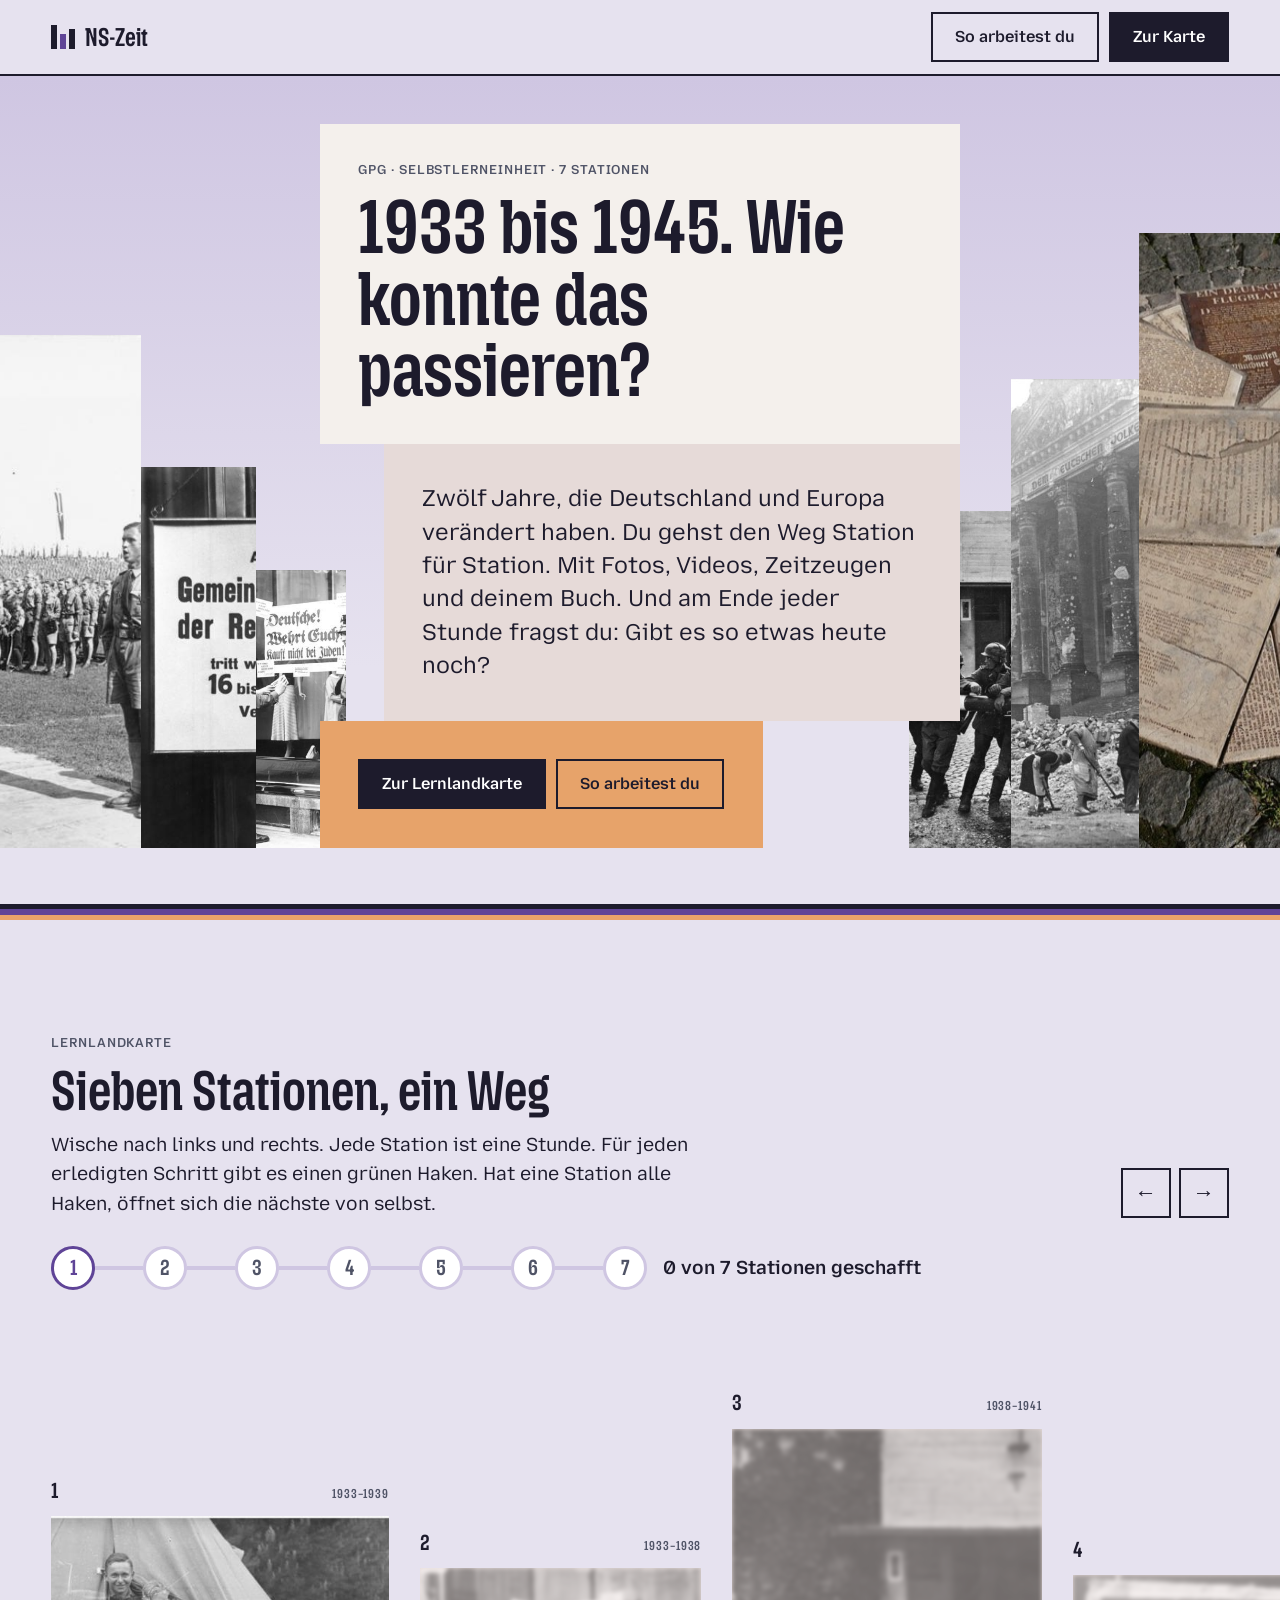
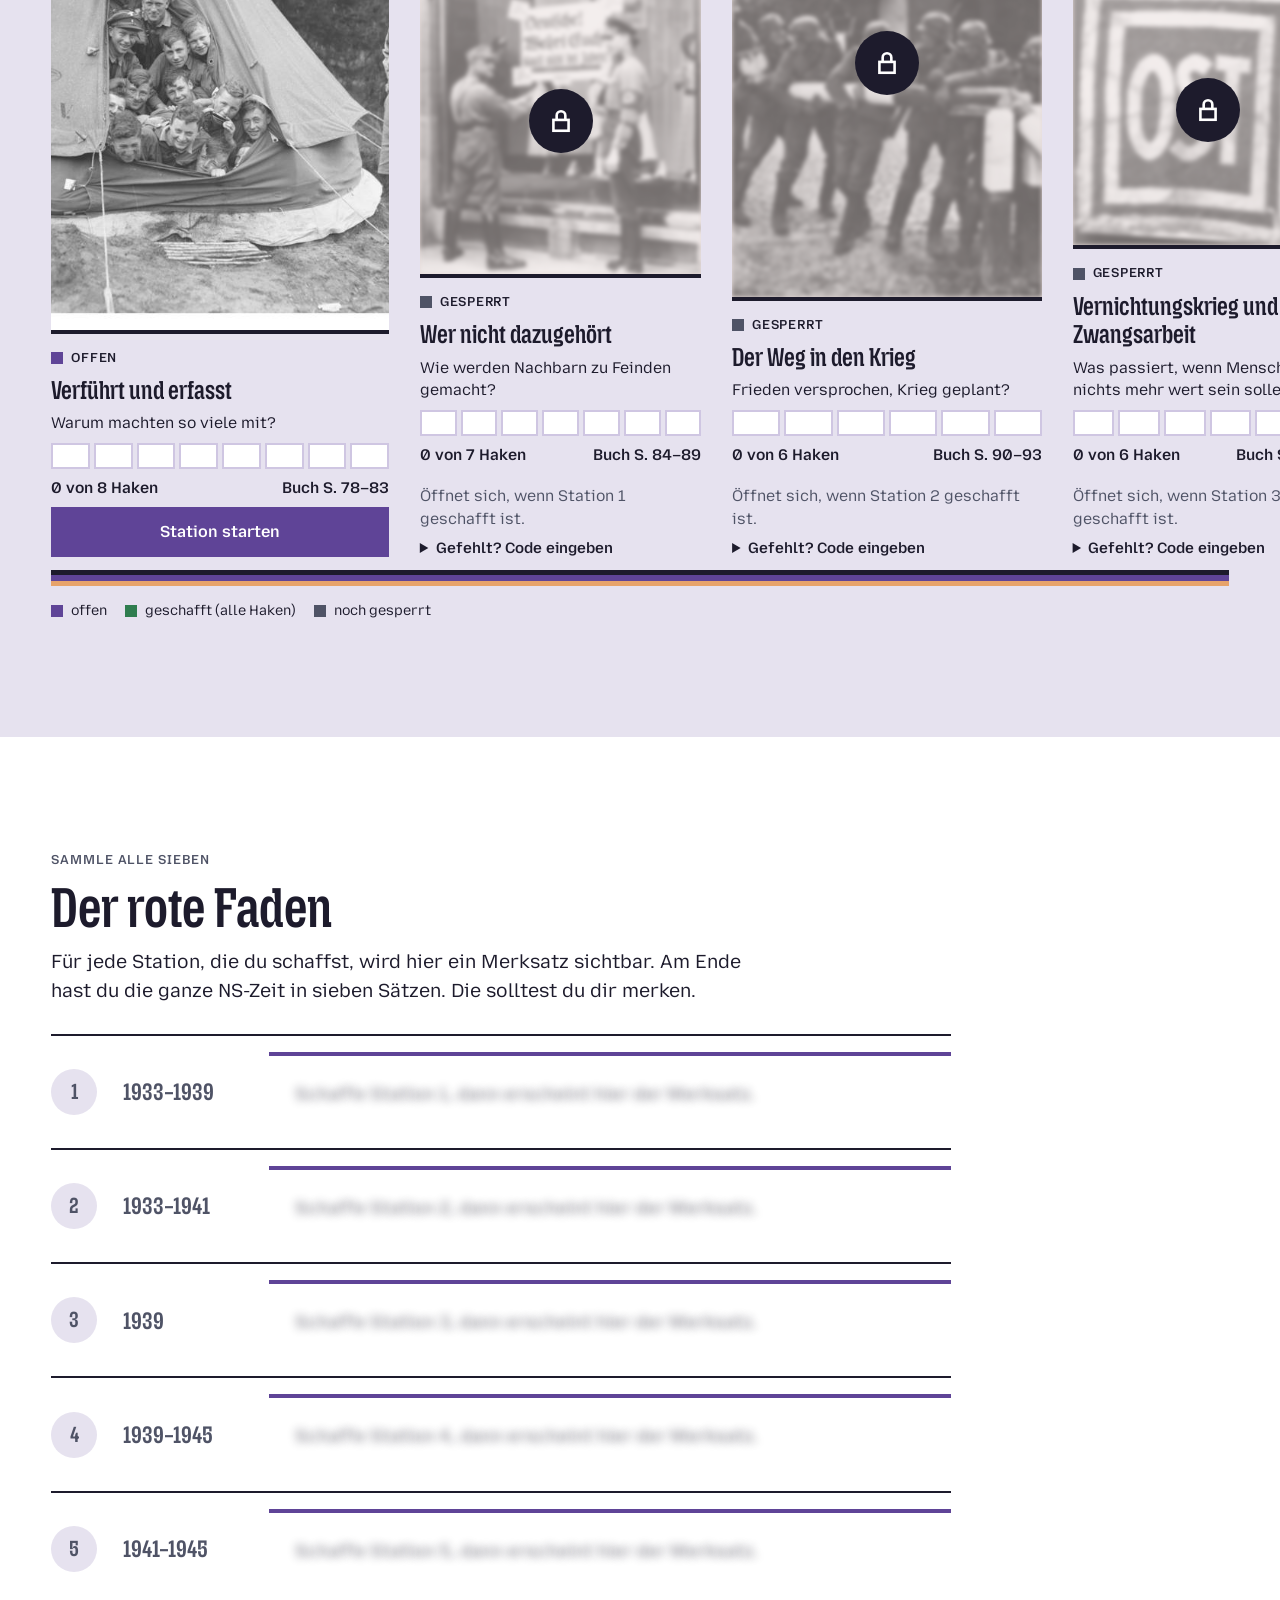
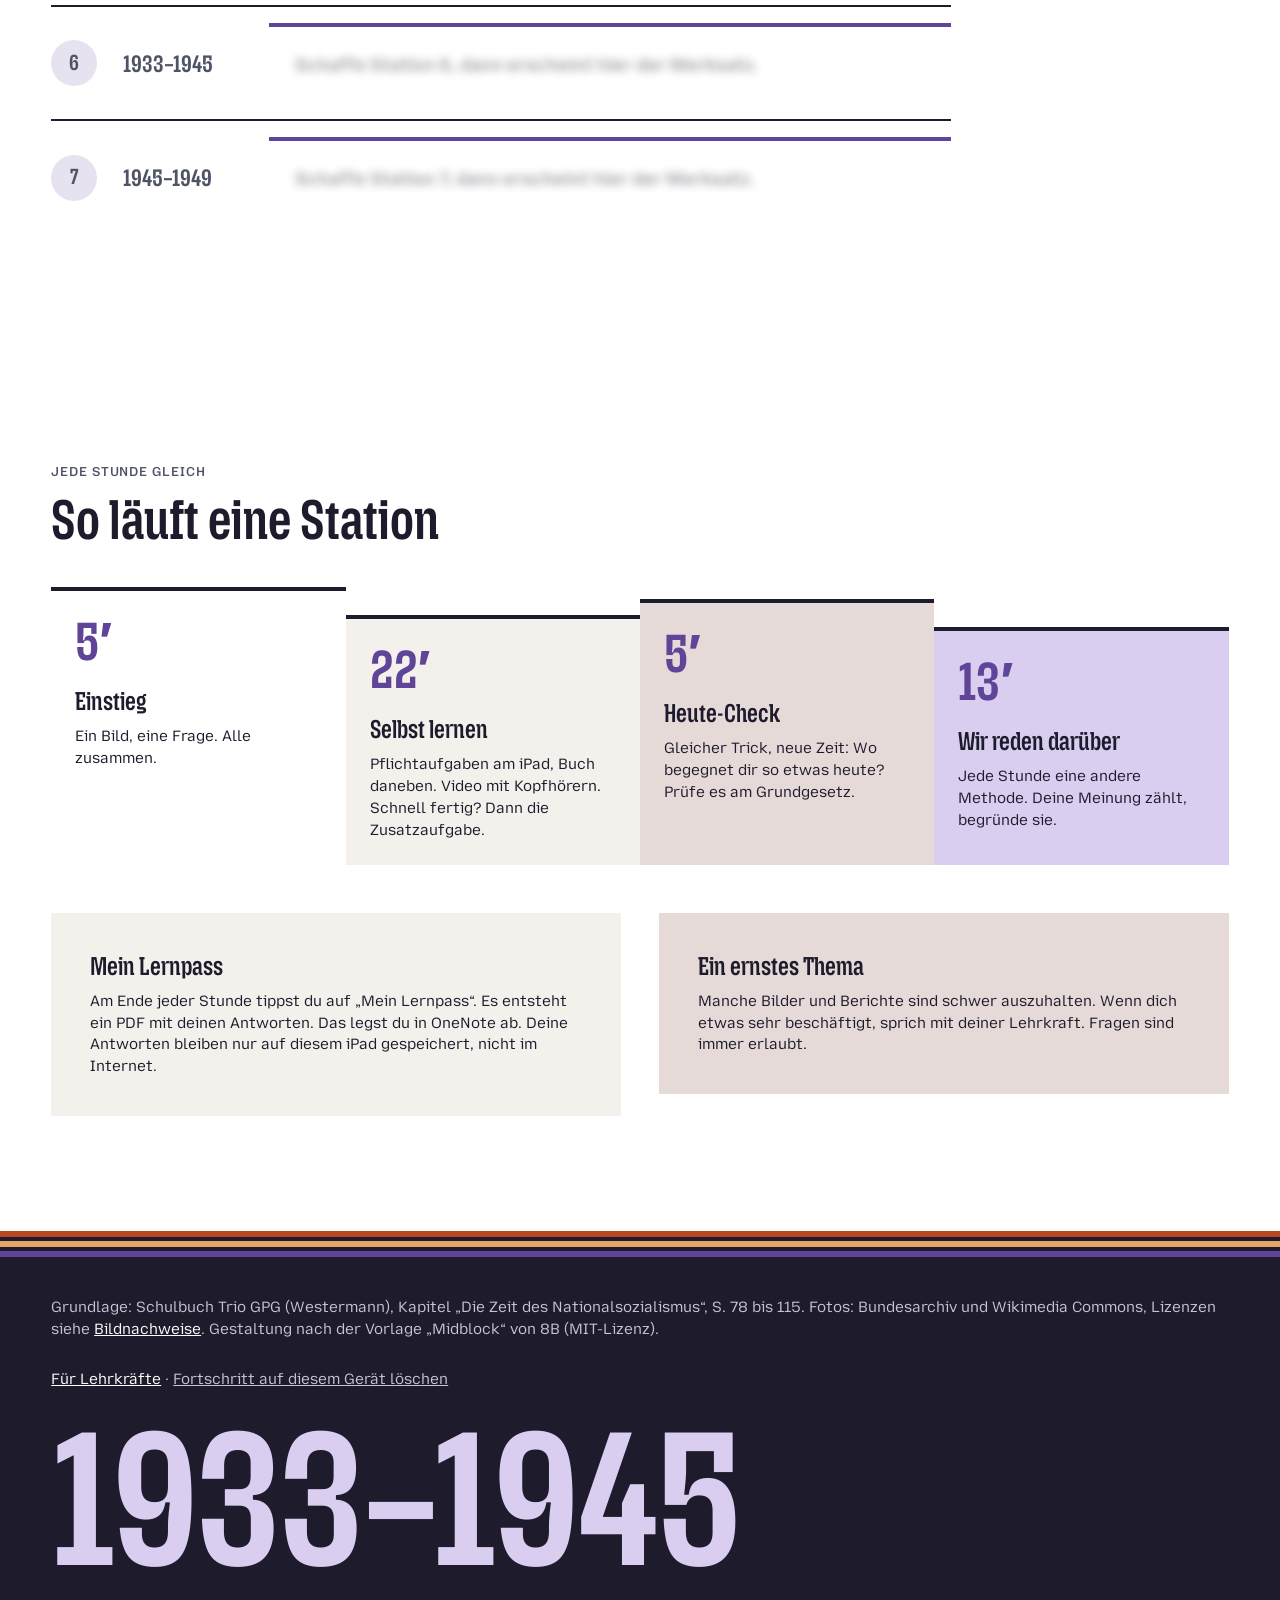
==== commit 1f1d4a10: "Lessons 1+2 rebuilt: story chapters (Paul/Rudi), closed tasks (book detective, sentence builder, MC)" ====
--- a/index.html
+++ b/index.html
@@ -6,7 +6,9 @@
 <title>NS-Zeit 1933 bis 1945 · Lernlandkarte</title>
 <meta name="description" content="Selbstlerneinheit GPG: Die Zeit des Nationalsozialismus in sieben Stationen.">
 <meta name="theme-color" content="#1d1b2c">
-<link rel="icon" href="data:image/svg+xml,%3Csvg xmlns='http://www.w3.org/2000/svg' viewBox='0 0 64 64'%3E%3Crect width='64' height='64' fill='%231d1b2c'/%3E%3Crect x='14' y='14' width='9' height='36' fill='%23fff'/%3E%3Crect x='28' y='28' width='9' height='22' fill='%23a58bdb'/%3E%3Crect x='42' y='20' width='9' height='30' fill='%23fff'/%3E%3C/svg%3E">
+<link rel="icon" href="icon-32.png" sizes="32x32">
+<link rel="apple-touch-icon" href="icon-180.png">
+<meta name="apple-mobile-web-app-title" content="NS-Zeit">
 <link rel="stylesheet" href="assets/ns.css">
 <script src="assets/ns.js" defer></script>
 </head>
@@ -47,7 +49,7 @@
       <div style="display:grid;gap:12px;max-width:640px">
         <p class="label muted">Lernlandkarte</p>
         <h2 class="h-l" id="karte-titel">Sieben Stationen, ein Weg</h2>
-        <p>Wische nach links und rechts. Jede Station ist eine Stunde mit sechs Teilen. Für jeden erledigten Teil gibt es einen grünen Haken. Hat eine Station alle sechs Haken, öffnet sich die nächste von selbst.</p>
+        <p>Wische nach links und rechts. Jede Station ist eine Stunde. Für jeden erledigten Schritt gibt es einen grünen Haken. Hat eine Station alle Haken, öffnet sich die nächste von selbst.</p>
       </div>
       <div class="track-hint" aria-hidden="false">
         <button type="button" data-scroll="-1" aria-label="Zurück">←</button>
@@ -62,7 +64,7 @@
     <div class="track-floor pavement"></div>
     <div class="legend">
       <span><i style="background:var(--lila)"></i>offen</span>
-      <span><i style="background:var(--ok)"></i>geschafft (alle 6 Haken)</span>
+      <span><i style="background:var(--ok)"></i>geschafft (alle Haken)</span>
       <span><i style="background:var(--muted)"></i>noch gesperrt</span>
     </div>
   </section>
@@ -139,7 +141,7 @@
           '<span class="station__state">' + (st === "fertig" ? "Geschafft" : st === "offen" ? "Offen" : "Gesperrt") + '</span>' +
           '<h3 class="h-s">' + d.titel + '</h3>' +
           '<p>' + d.frage + '</p>' +
-          '<div class="ticks" aria-hidden="true">' + ticks + '</div>' +
+          '<div class="ticks" aria-hidden="true" style="grid-template-columns:repeat(' + teile.length + ',1fr)">' + ticks + '</div>' +
           '<p class="ticks__txt"><span>' + stand.fertig + ' von ' + stand.gesamt + ' Haken</span><span>' + (NS.hasPass(d.n) ? "Lernpass ✓" : "Buch " + d.buch) + '</span></p>' +
           (st === "zu"
             ? '<p class="small muted">Öffnet sich, wenn Station ' + (d.n - 1) + ' geschafft ist.</p><details><summary class="small" style="cursor:pointer;font-weight:600">Gefehlt? Code eingeben</summary><form class="station__lock"><input aria-label="Code für Station ' + d.n + '" placeholder="Code" autocomplete="off" autocapitalize="characters"><button class="btn">Öffnen</button></form><p class="station__msg" aria-live="polite"></p></details>'
--- a/assets/ns.css
+++ b/assets/ns.css
@@ -306,18 +306,48 @@
   .toc { top: 64px; }
 }
 
-/* Druck: Mein Lernpass */
+/* Druck: Lernpass als Hefteintrag (Teil 1 für alle gleich, Teil 2 eigene Ergebnisse) */
+.pass-name { display: grid; gap: 6px; margin-top: 20px; max-width: 420px; font-size: 14px; }
+.pass-name input { min-height: 48px; padding: 0 14px; border: 2px solid var(--white); background: transparent; color: var(--white); font-size: 17px; }
 @media print {
-  @page { size: A4; margin: 16mm 15mm; }
-  body { background: #fff; font-size: 11.5pt; }
+  @page { size: A4; margin: 12mm 13mm; }
+  body { background: #fff; }
   body.printing-pass > *:not(.pass) { display: none !important; }
   body.printing-pass .pass { display: block !important; }
-  .pass h1 { font-family: var(--font-head); font-stretch: 75%; font-size: 30pt; line-height: 1; }
-  .pass .meta { display: flex; justify-content: space-between; border-bottom: 2pt solid #000; padding-bottom: 6pt; margin: 6pt 0 12pt; font-size: 10pt; }
-  .pass section { break-inside: avoid; margin-bottom: 10pt; padding: 8pt 10pt; border-left: 4pt solid var(--lila); background: #f3f0f8; -webkit-print-color-adjust: exact; print-color-adjust: exact; }
-  .pass h2 { font-size: 12pt; margin-bottom: 3pt; }
-  .pass .a { white-space: pre-wrap; min-height: 14pt; }
-  .pass .empty { color: #888; font-style: italic; }
+  .pass { color: #1d1b2c; font-family: var(--font-text); font-size: 10.5pt; line-height: 1.4; -webkit-print-color-adjust: exact; print-color-adjust: exact; }
+  .hp-neu { break-before: page; }
+  .hp-kopf { display: flex; justify-content: space-between; gap: 10pt; font-size: 8.5pt; color: #4f5366; border-bottom: 1.5pt solid #5f4497; padding-bottom: 4pt; margin-bottom: 9pt; }
+  .hp-linie { display: inline-block; width: 45mm; border-bottom: .8pt solid #4f5366; height: 9pt; vertical-align: bottom; }
+  .hp-titel { margin-bottom: 9pt; }
+  .hp-jahr { font-size: 9pt; font-weight: 600; letter-spacing: .08em; text-transform: uppercase; color: #5f4497; }
+  .hp-titel h1 { font-family: var(--font-head); font-stretch: 75%; font-weight: 650; font-size: 28pt; line-height: 1; margin: 2pt 0 4pt; }
+  .hp-titel--klein h1 { font-size: 22pt; }
+  .hp-frage { font-size: 11pt; font-style: italic; color: #4f5366; }
+  .hp-oben { display: grid; grid-template-columns: 52mm 1fr; gap: 8pt; margin-bottom: 8pt; align-items: stretch; }
+  .hp-foto { width: 100%; height: 100%; max-height: 52mm; object-fit: cover; filter: grayscale(1); }
+  .hp-kasten { border: 1pt solid #cfc6e2; border-left: 4pt solid #5f4497; padding: 7pt 9pt; break-inside: avoid; }
+  .hp-label { font-size: 8pt; font-weight: 700; letter-spacing: .08em; text-transform: uppercase; color: #5f4497; margin-bottom: 3pt; }
+  .hp-wichtig { background: #f6f3fb; font-size: 11pt; }
+  .hp-merke { margin-bottom: 8pt; border-left-color: #e7a36a; background: #fdf6ee; }
+  .hp-merke .hp-label { color: #b9471f; }
+  .hp-merke ol { margin: 0; padding-left: 14pt; list-style: decimal; display: grid; gap: 2pt; }
+  .hp-merke li { font-weight: 600; }
+  .hp-zwei { display: grid; grid-template-columns: 1fr 1fr; gap: 8pt; margin-bottom: 8pt; }
+  .hp-zeit { margin: 0; padding: 0; list-style: none; display: grid; gap: 3pt; }
+  .hp-zeit li { display: grid; grid-template-columns: 29mm 1fr; gap: 6pt; }
+  .hp-zeit b { color: #5f4497; }
+  .hp-begriffe { margin: 0; display: grid; gap: 1pt; }
+  .hp-begriffe dt { font-weight: 700; }
+  .hp-begriffe dd { margin: 0 0 3pt; }
+  .hp-heute { border-left-color: #b9471f; margin-bottom: 8pt; }
+  .hp-heute .hp-label { color: #b9471f; }
+  .hp-merksatz { font-family: var(--font-head); font-stretch: 75%; font-weight: 600; font-size: 14pt; line-height: 1.2; padding: 7pt 0; border-top: 1.5pt solid #1d1b2c; border-bottom: 1.5pt solid #1d1b2c; margin-bottom: 6pt; }
+  .hp-fuss { font-size: 7.5pt; color: #4f5366; margin-top: 6pt; }
+  .hp-antworten { display: grid; gap: 6pt; }
+  .hp-antwort { border-left: 3pt solid #5f4497; padding: 4pt 8pt; background: #f6f3fb; break-inside: avoid; }
+  .hp-frage2 { font-weight: 700; font-size: 9.5pt; margin-bottom: 2pt; }
+  .hp-a { white-space: pre-wrap; }
+  .hp-leer { color: #8a8a99; font-style: italic; }
 }
 
 /* Sperrbildschirm für Stunden, die noch nicht frei sind */
@@ -446,3 +476,88 @@
 .clip__chapters .d { font-size: 13px; opacity: .75; font-variant-numeric: tabular-nums; }
 .clip__meta { padding: 10px 12px; font-size: 13px; color: #c5c3d4; }
 .clip__screen:fullscreen { aspect-ratio: auto; }
+.pdf-schritte { display: grid; grid-template-columns: repeat(3, minmax(0, 1fr)); gap: 10px; margin-top: 14px; }
+.pdf-schritte li { display: grid; grid-template-columns: 34px 1fr; gap: 10px; align-items: start; font-size: 15px; line-height: 1.4; }
+.pdf-schritte span { width: 34px; height: 34px; display: grid; place-items: center; background: var(--sand); color: var(--ink); font-weight: 700; }
+@media (max-width: 760px) { .pdf-schritte { grid-template-columns: 1fr; } }
+
+/* ---------- Schritt-für-Schritt-Modus ---------- */
+body.gefuehrt main .part { display: none; }
+body.gefuehrt main .part.is-aktiv { display: block; animation: schrittRein .35s ease both; }
+@keyframes schrittRein { from { opacity: 0; transform: translateY(10px); } to { opacity: 1; transform: none; } }
+body.gefuehrt .toc { display: none; }
+.schritte { display: none; }
+body.gefuehrt .schritte { position: sticky; top: 68px; z-index: 15; display: grid; grid-auto-flow: column; grid-auto-columns: minmax(0, 1fr); background: var(--white); border-bottom: 2px solid var(--ink); overflow-x: auto; }
+.schritte button { display: grid; justify-items: center; gap: 4px; padding: 10px 4px; border: 0; border-right: 1px solid var(--sky-2); background: var(--white); cursor: pointer; font-size: 12.5px; font-weight: 600; color: var(--ink); }
+.schritte button:disabled { cursor: not-allowed; color: #a6a3b8; }
+.schritte__nr { width: 30px; height: 30px; border-radius: 50%; display: grid; place-items: center; border: 2px solid currentColor; font-weight: 700; }
+.schritte button.is-fertig .schritte__nr { background: var(--ok); border-color: var(--ok); color: #fff; font-size: 0; }
+.schritte button.is-fertig .schritte__nr::before { content: "✓"; font-size: 15px; }
+.schritte button.is-aktiv { background: var(--lila-hell); }
+.schritte button.is-aktiv .schritte__nr { background: var(--lila); border-color: var(--lila); color: #fff; }
+.schritte button.is-aktiv.is-fertig .schritte__nr { background: var(--ok); border-color: var(--ok); }
+@media (max-width: 700px) { .schritte__name { display: none; } }
+body:not(.gefuehrt) .schritt-nav { display: none; }
+
+.auftrag { background: var(--white); border: 3px solid var(--ink); box-shadow: 8px 8px 0 var(--sand); padding: clamp(16px, 2.4vw, 26px); margin-bottom: 30px; display: grid; gap: 12px; max-width: 860px; }
+.part:nth-of-type(even) .auftrag { background: var(--cream); }
+.auftrag__kopf { display: flex; justify-content: space-between; align-items: center; gap: 10px; }
+.auftrag__nr { font-family: var(--font-head); font-stretch: 75%; font-size: 26px; font-weight: 650; color: var(--lila); }
+.auftrag__zeit { font-size: 14px; font-weight: 700; padding: 4px 10px; background: var(--sand); }
+.auftrag__brauchst { display: flex; flex-wrap: wrap; gap: 8px; align-items: center; font-size: 15px; }
+.auftrag__ding { display: inline-flex; align-items: center; gap: 6px; padding: 5px 10px; border: 2px solid var(--ink); font-weight: 700; background: var(--white); }
+.auftrag ol.auftrag__schritte { display: grid; gap: 8px; counter-reset: a; }
+.auftrag__schritte li { counter-increment: a; display: grid; grid-template-columns: 34px 1fr; gap: 10px; align-items: start; font-size: 18px; line-height: 1.4; }
+.auftrag__schritte li::before { content: counter(a); width: 34px; height: 34px; display: grid; place-items: center; background: var(--ink); color: #fff; font-weight: 700; }
+.auftrag__fertig { font-size: 15px; color: var(--ok); font-weight: 700; }
+.auftrag__fertig::before { content: "✓ "; }
+.schritt-nav { display: flex; justify-content: space-between; align-items: center; gap: 12px; flex-wrap: wrap; margin-top: 34px; padding-top: 20px; border-top: 2px solid var(--ink); }
+.schritt-nav .btn { min-height: 58px; font-size: 18px; padding: 0 26px; }
+.schritt-nav__hinweis { flex: 1; text-align: right; font-size: 14px; color: var(--brick); font-weight: 600; }
+#lernpass .schritt-nav { border-top-color: rgba(255,255,255,.4); }
+#lernpass .schritt-nav .btn-2 { color: var(--white); border-color: var(--white); }
+.alle-zeigen { display: block; margin: 0 auto; padding: 14px; background: none; border: 0; color: var(--muted); font-size: 13px; text-decoration: underline; cursor: pointer; }
+body.gefuehrt .prog { top: 136px; }
+details.zusatz { margin-top: 28px; border: 2px dashed var(--muted); padding: 14px 16px; background: var(--cream); }
+details.zusatz > summary { cursor: pointer; font-weight: 700; display: flex; gap: 10px; align-items: center; flex-wrap: wrap; }
+details.zusatz[open] > summary { margin-bottom: 14px; }
+
+/* ---------- Geschlossene Aufgaben: Buch-Detektiv, Satzbaustein, Antippen ---------- */
+.detektiv { background: var(--white); border: 3px solid var(--ink); padding: clamp(16px, 2.4vw, 26px); display: grid; gap: 14px; }
+.detektiv__kopf { display: flex; align-items: center; gap: 12px; }
+.detektiv__kopf svg { flex: none; }
+.detektiv__kopf p { font-family: var(--font-head); font-stretch: 75%; font-size: 26px; font-weight: 650; }
+.find__q { display: grid; gap: 6px; padding: 12px 14px; background: var(--sky); border-left: 6px solid var(--sky-2); }
+.find__q.is-right { border-left-color: var(--ok); background: #e6f3ea; }
+.find__q.is-wrong { border-left-color: var(--brick); background: #f8e3da; }
+.find__ort { font-size: 13px; font-weight: 700; color: var(--lila); text-transform: uppercase; letter-spacing: .05em; }
+.find__frage { font-weight: 600; font-size: 17px; }
+.find__q input { width: min(320px, 100%); min-height: 48px; padding: 0 12px; border: 2px solid var(--ink); background: var(--white); font-size: 18px; font-weight: 600; }
+.find__q.is-right input { border-color: var(--ok); }
+.find__hinweis { font-size: 14px; color: var(--brick); font-weight: 600; }
+.satz { background: var(--white); border-top: 4px solid var(--lila); padding: clamp(16px, 2.4vw, 26px); display: grid; gap: 14px; }
+.satz__text { font-size: 19px; line-height: 2.1; }
+.satz__text select { font-size: 17px; font-weight: 600; min-height: 44px; padding: 0 8px; border: 2px solid var(--ink); background: var(--sky); max-width: 100%; }
+.satz__text select.is-right { border-color: var(--ok); background: #e6f3ea; }
+.satz__text select.is-wrong { border-color: var(--brick); background: #f8e3da; }
+.mc { background: var(--white); border-top: 4px solid var(--lila); padding: clamp(16px, 2.4vw, 26px); display: grid; gap: 12px; }
+.mc__frage { font-weight: 700; font-size: 18px; }
+.mc .choices { grid-template-columns: 1fr; }
+.mc button.is-wrong { animation: wackeln .35s; }
+@keyframes wackeln { 25% { transform: translateX(-6px); } 75% { transform: translateX(6px); } }
+.mc__erkl { padding: 12px 14px; background: #e6f3ea; border-left: 6px solid var(--ok); font-size: 16px; }
+.mc__tipp { font-size: 14px; color: var(--brick); font-weight: 600; }
+
+/* Geschichte: Kapitel von Paul und Rudi */
+.story { display: grid; grid-template-columns: minmax(0, 1fr) minmax(0, .8fr); gap: 0; margin-bottom: 26px; background: #fbf7ef; border: 2px solid var(--ink); }
+.story__text { padding: clamp(18px, 2.6vw, 30px); display: grid; gap: 10px; align-content: start; }
+.story__kap { font-size: 13px; font-weight: 700; letter-spacing: .08em; text-transform: uppercase; color: var(--brick); }
+.story__titel { font-family: var(--font-head); font-stretch: 75%; font-size: clamp(26px, 2vw + 14px, 36px); font-weight: 650; line-height: 1.05; }
+.story__text p { font-family: Georgia, "Times New Roman", serif; font-size: 18.5px; line-height: 1.6; }
+.story__text p.story__zitat { font-style: italic; border-left: 4px solid var(--sand); padding-left: 12px; }
+.story__bild { min-height: 260px; }
+.story__bild img { height: 100%; }
+.story__fiktion { font-family: var(--font-text) !important; font-size: 12.5px !important; color: var(--muted); }
+@media (max-width: 800px) { .story { grid-template-columns: 1fr; } .story__bild { min-height: 220px; order: -1; } }
+.story__text p.story__kap { font-family: var(--font-text); font-size: 13px; line-height: 1.3; }
+.story__text p.story__titel { font-family: var(--font-head); font-stretch: 75%; font-size: clamp(26px, 2vw + 14px, 36px); line-height: 1.05; }
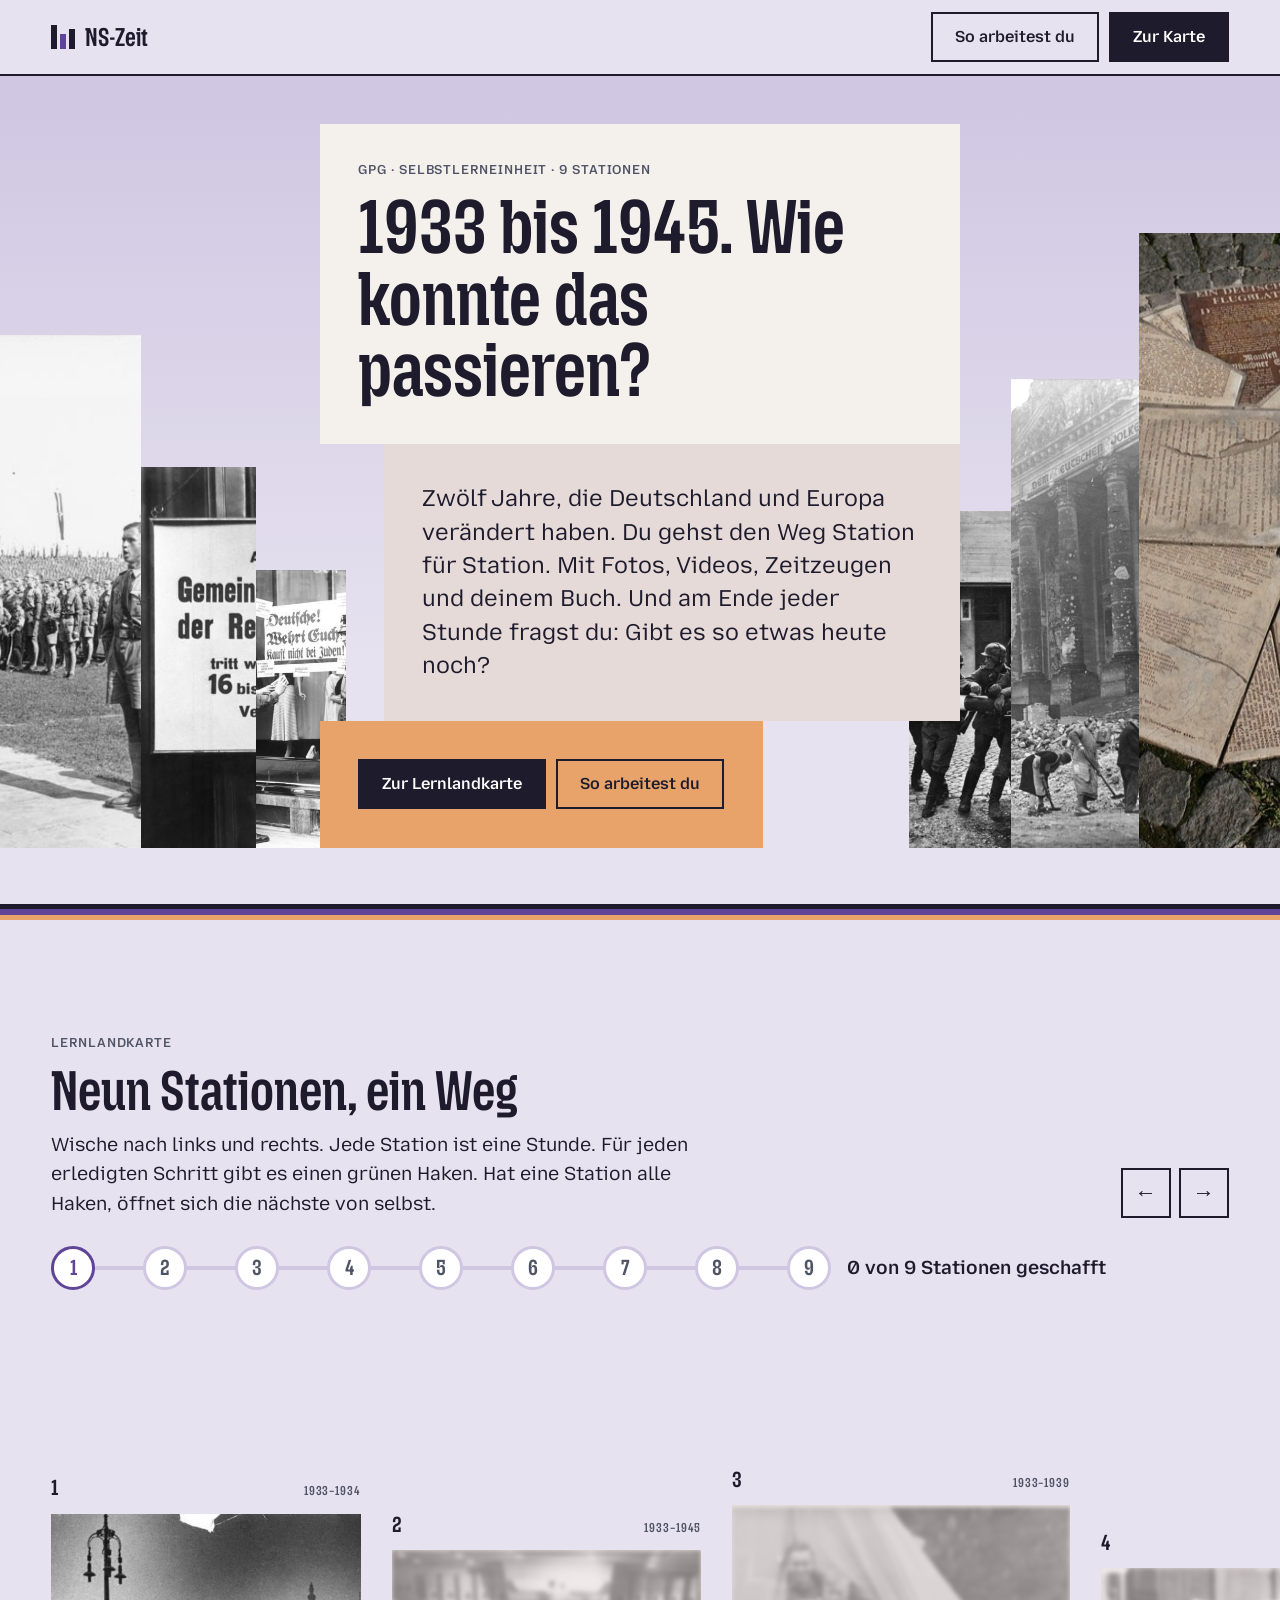
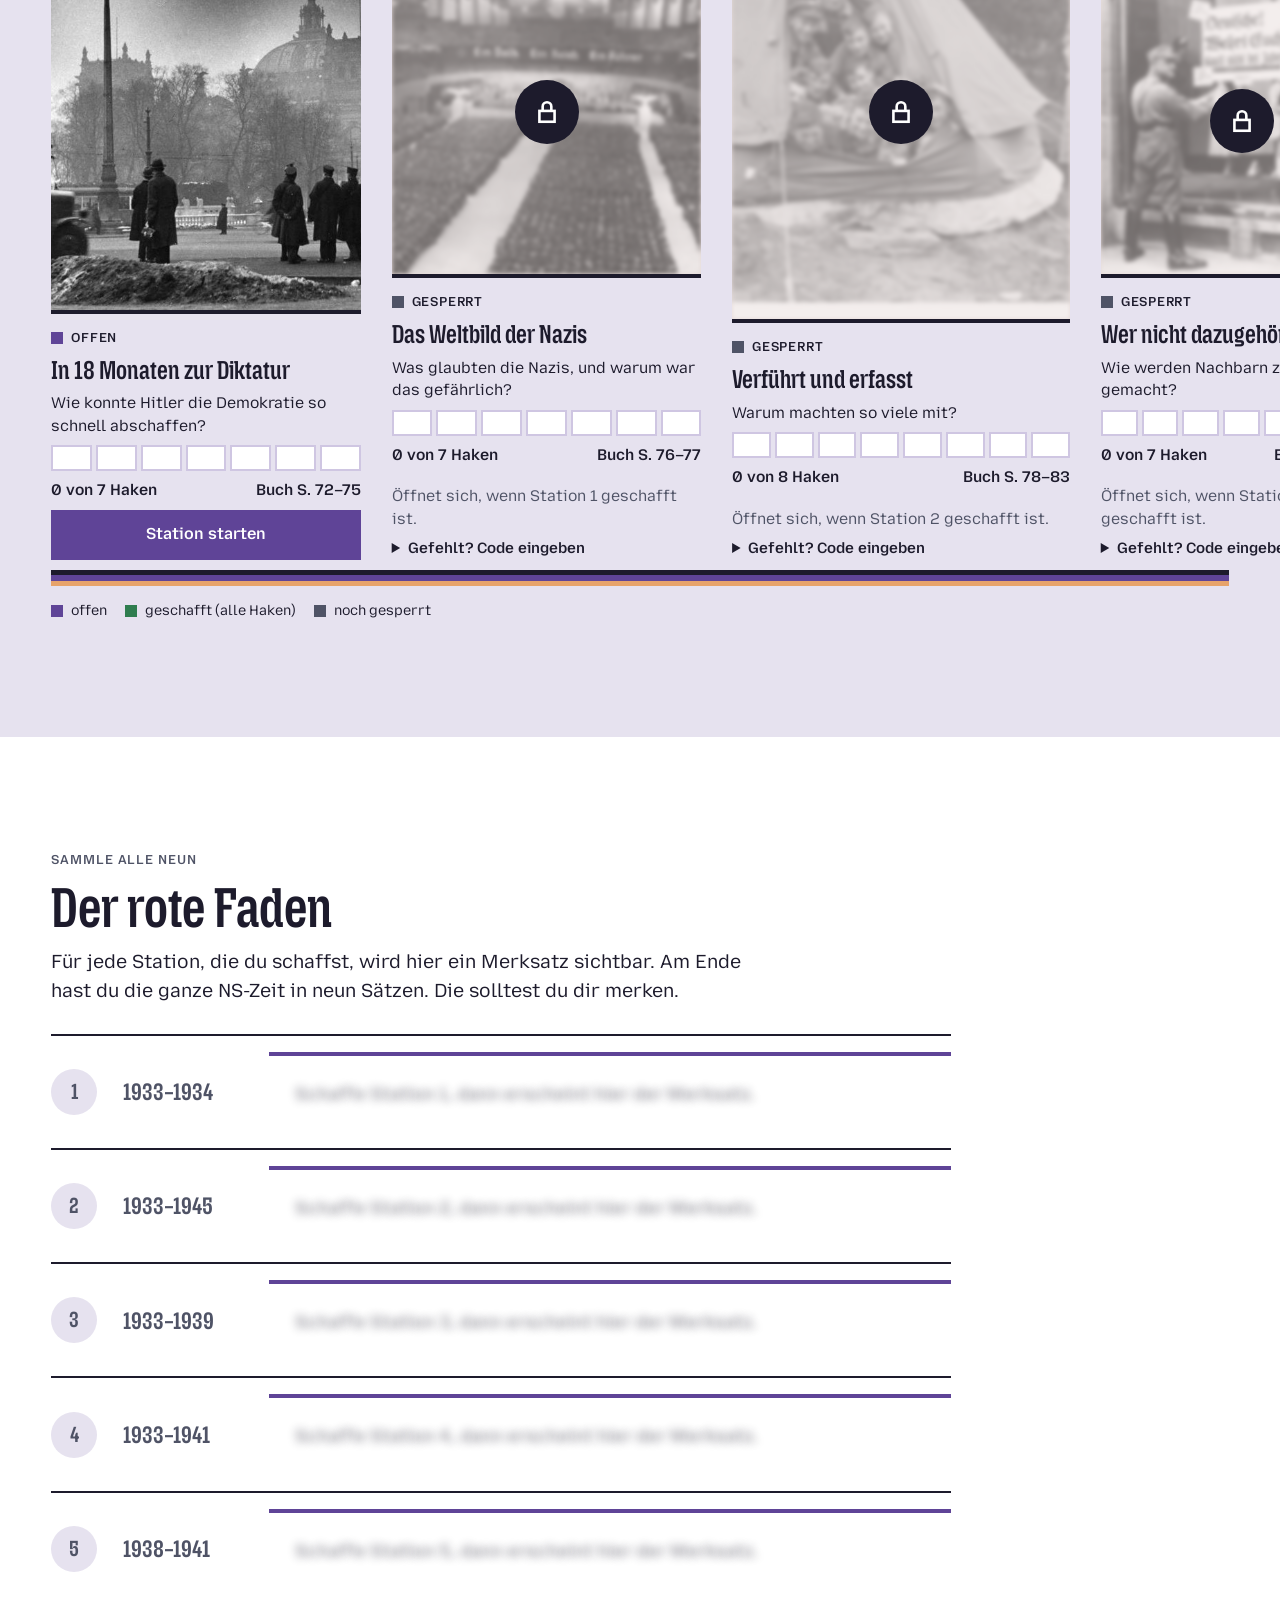
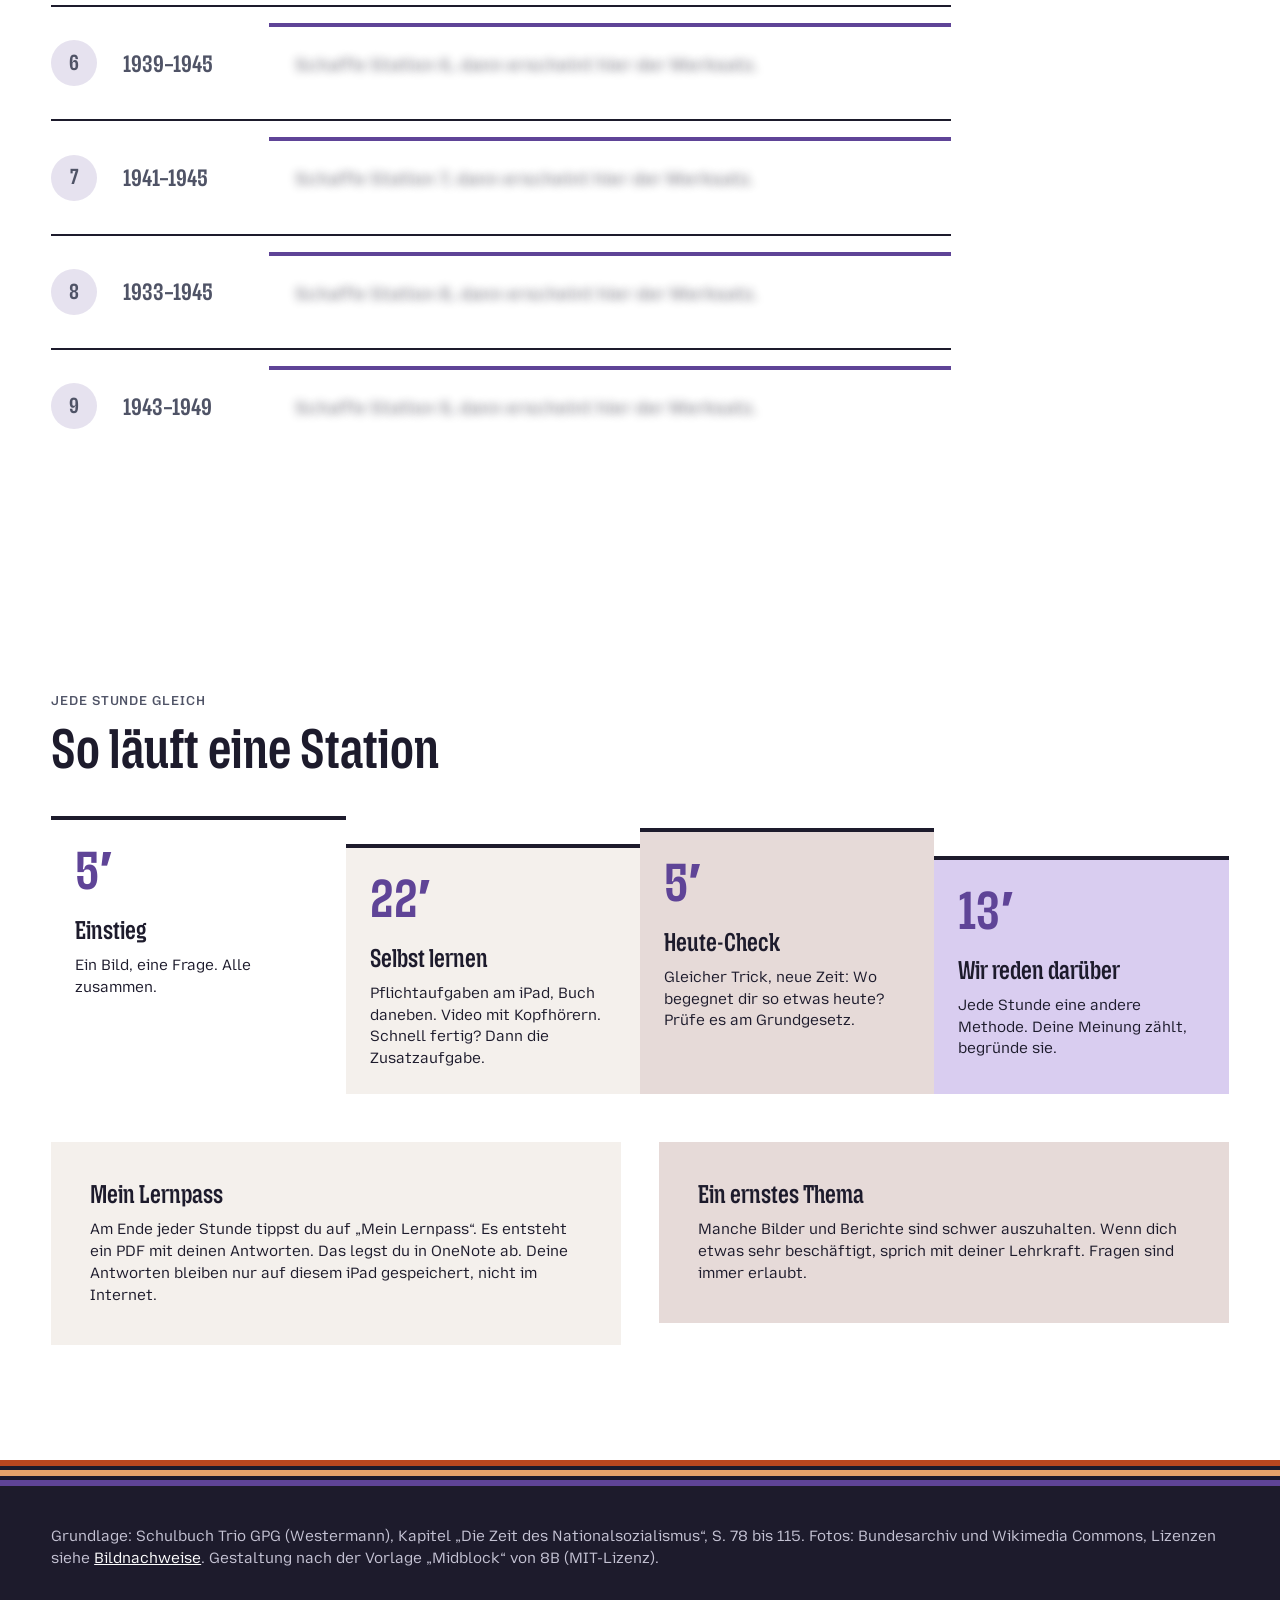
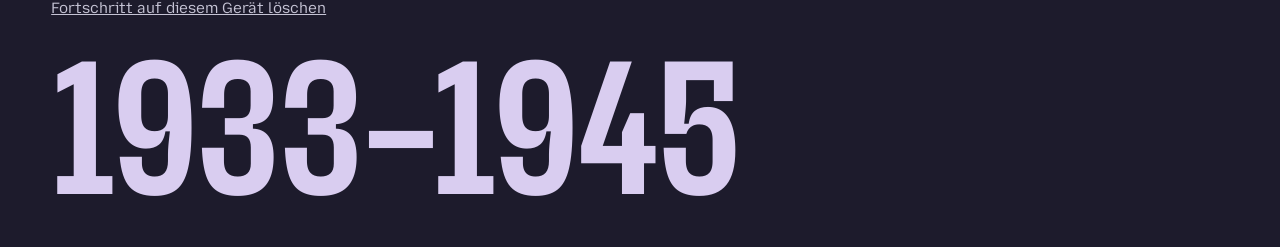
==== commit 84046441: "Unit now 9 stations: new 1 (seizure of power, democracy wall) and 2 (Nazi worldview); renumbered 3-9" ====
--- a/index.html
+++ b/index.html
@@ -4,7 +4,7 @@
 <meta charset="utf-8">
 <meta name="viewport" content="width=device-width, initial-scale=1, viewport-fit=cover">
 <title>NS-Zeit 1933 bis 1945 · Lernlandkarte</title>
-<meta name="description" content="Selbstlerneinheit GPG: Die Zeit des Nationalsozialismus in sieben Stationen.">
+<meta name="description" content="Selbstlerneinheit GPG: Die Zeit des Nationalsozialismus in neun Stationen.">
 <meta name="theme-color" content="#1d1b2c">
 <link rel="icon" href="icon-32.png" sizes="32x32">
 <link rel="apple-touch-icon" href="icon-180.png">
@@ -35,7 +35,7 @@
       <div class="opening__slab" style="--w:11;--h:84%"><div class="reveal"><img src="img/foto/s6-weisse-rose.jpg" alt=""></div></div>
     </div>
     <div class="opening__stack">
-      <div class="block"><p class="label muted" style="margin-bottom:12px">GPG · Selbstlerneinheit · 7 Stationen</p>
+      <div class="block"><p class="label muted" style="margin-bottom:12px">GPG · Selbstlerneinheit · 9 Stationen</p>
         <h1 class="h-xl" id="titel">1933 bis 1945. Wie konnte das passieren?</h1></div>
       <div class="block block--plaster"><p class="lead">Zwölf Jahre, die Deutschland und Europa verändert haben. Du gehst den Weg Station für Station. Mit Fotos, Videos, Zeitzeugen und deinem Buch. Und am Ende jeder Stunde fragst du: Gibt es so etwas heute noch?</p></div>
       <div class="block block--sand" style="display:flex;flex-wrap:wrap;gap:10px"><a class="btn" href="#karte">Zur Lernlandkarte</a><a class="btn-2" href="#so">So arbeitest du</a></div>
@@ -48,7 +48,7 @@
     <div class="track-head">
       <div style="display:grid;gap:12px;max-width:640px">
         <p class="label muted">Lernlandkarte</p>
-        <h2 class="h-l" id="karte-titel">Sieben Stationen, ein Weg</h2>
+        <h2 class="h-l" id="karte-titel">Neun Stationen, ein Weg</h2>
         <p>Wische nach links und rechts. Jede Station ist eine Stunde. Für jeden erledigten Schritt gibt es einen grünen Haken. Hat eine Station alle Haken, öffnet sich die nächste von selbst.</p>
       </div>
       <div class="track-hint" aria-hidden="false">
@@ -58,7 +58,7 @@
     </div>
 
     <div class="journey" id="journey" aria-label="Dein Weg durch die Stationen"></div>
-    <div class="track" id="track" tabindex="0" aria-label="Stationen 1 bis 7">
+    <div class="track" id="track" tabindex="0" aria-label="Stationen 1 bis 9">
       <!-- Stationen werden unten per Skript gefüllt, damit Status und Codes überall gleich sind -->
     </div>
     <div class="track-floor pavement"></div>
@@ -73,9 +73,9 @@
   <section class="section section--white" id="faden" aria-labelledby="faden-titel">
     <div class="wrap">
       <div style="display:grid;gap:12px;max-width:720px;margin-bottom:28px">
-        <p class="label muted">Sammle alle sieben</p>
+        <p class="label muted">Sammle alle neun</p>
         <h2 class="h-l" id="faden-titel">Der rote Faden</h2>
-        <p>Für jede Station, die du schaffst, wird hier ein Merksatz sichtbar. Am Ende hast du die ganze NS-Zeit in sieben Sätzen. Die solltest du dir merken.</p>
+        <p>Für jede Station, die du schaffst, wird hier ein Merksatz sichtbar. Am Ende hast du die ganze NS-Zeit in neun Sätzen. Die solltest du dir merken.</p>
       </div>
       <ol class="faden" id="faden-liste"></ol>
     </div>
@@ -106,7 +106,7 @@
   <div class="stripes" aria-hidden="true"><span></span><span></span><span></span></div>
   <div class="foot__inner">
     <p class="small">Grundlage: Schulbuch Trio GPG (Westermann), Kapitel „Die Zeit des Nationalsozialismus“, S. 78 bis 115. Fotos: Bundesarchiv und Wikimedia Commons, Lizenzen siehe <a href="bildnachweise.html">Bildnachweise</a>. Gestaltung nach der Vorlage „Midblock“ von 8B (MIT-Lizenz).</p>
-    <p class="small"><a href="lehrer.html">Für Lehrkräfte</a> · <button type="button" id="reset" class="small" style="background:none;border:0;color:inherit;text-decoration:underline;cursor:pointer;padding:0">Fortschritt auf diesem Gerät löschen</button></p>
+    <p class="small"><button type="button" id="reset" class="small" style="background:none;border:0;color:inherit;text-decoration:underline;cursor:pointer;padding:0">Fortschritt auf diesem Gerät löschen</button></p>
   </div>
   <p class="wordmark" aria-hidden="true">1933–1945</p>
 </footer>
@@ -114,13 +114,15 @@
 <script>
 document.addEventListener("DOMContentLoaded", function () {
   var DATA = [
-    { n: 1, jahre: "1933–1939", titel: "Verführt und erfasst", frage: "Warum machten so viele mit?", buch: "S. 78–83", foto: "s1-hj-zeltlager", w: 1.2, h: 46 },
-    { n: 2, jahre: "1933–1938", titel: "Wer nicht dazugehört", frage: "Wie werden Nachbarn zu Feinden gemacht?", buch: "S. 84–89", foto: "s2-boykott", w: 1, h: 34 },
-    { n: 3, jahre: "1938–1941", titel: "Der Weg in den Krieg", frage: "Frieden versprochen, Krieg geplant?", buch: "S. 90–93", foto: "s3-schlagbaum", w: 1.1, h: 52 },
-    { n: 4, jahre: "1939–1945", titel: "Vernichtungskrieg und Zwangsarbeit", frage: "Was passiert, wenn Menschen nichts mehr wert sein sollen?", buch: "S. 94–97", foto: "s4-ost", w: .9, h: 30 },
-    { n: 5, jahre: "1941–1945", titel: "Der Holocaust", frage: "Wie wurde aus Hass Völkermord, und warum erinnern wir uns?", buch: "S. 98–103", foto: "s5-stolpersteine", w: 1, h: 56 },
-    { n: 6, jahre: "1933–1945", titel: "Widerstand", frage: "Wegschauen oder handeln?", buch: "S. 104–105", foto: "s6-weisse-rose", w: 1.1, h: 40 },
-    { n: 7, jahre: "1943–1949", titel: "Kriegsende und was bleibt", frage: "Was haben wir daraus gelernt?", buch: "S. 106–115", foto: "s7-truemmer", w: 1, h: 48 }
+    { n: 1, jahre: "1933–1934", titel: "In 18 Monaten zur Diktatur", frage: "Wie konnte Hitler die Demokratie so schnell abschaffen?", buch: "S. 72–75", foto: "s0-reichstagsbrand", w: 1.1, h: 44 },
+    { n: 2, jahre: "1933–1945", titel: "Das Weltbild der Nazis", frage: "Was glaubten die Nazis, und warum war das gefährlich?", buch: "S. 76–77", foto: "s0-einvolk", w: 1.1, h: 36 },
+    { n: 3, jahre: "1933–1939", titel: "Verführt und erfasst", frage: "Warum machten so viele mit?", buch: "S. 78–83", foto: "s1-hj-zeltlager", w: 1.2, h: 46 },
+    { n: 4, jahre: "1933–1941", titel: "Wer nicht dazugehört", frage: "Wie werden Nachbarn zu Feinden gemacht?", buch: "S. 84–89", foto: "s2-boykott", w: 1, h: 34 },
+    { n: 5, jahre: "1938–1941", titel: "Der Weg in den Krieg", frage: "Frieden versprochen, Krieg geplant?", buch: "S. 90–93", foto: "s3-schlagbaum", w: 1.1, h: 52 },
+    { n: 6, jahre: "1939–1945", titel: "Vernichtungskrieg und Zwangsarbeit", frage: "Was passiert, wenn Menschen nichts mehr wert sein sollen?", buch: "S. 94–97", foto: "s4-ost", w: .9, h: 30 },
+    { n: 7, jahre: "1941–1945", titel: "Der Holocaust", frage: "Wie wurde aus Hass Völkermord, und warum erinnern wir uns?", buch: "S. 98–103", foto: "s5-stolpersteine", w: 1, h: 56 },
+    { n: 8, jahre: "1933–1945", titel: "Widerstand", frage: "Wegschauen oder handeln?", buch: "S. 104–105", foto: "s6-weisse-rose", w: 1.1, h: 40 },
+    { n: 9, jahre: "1943–1949", titel: "Kriegsende und was bleibt", frage: "Was haben wir daraus gelernt?", buch: "S. 106–115", foto: "s7-truemmer", w: 1, h: 48 }
   ];
   var track = document.getElementById("track");
   function render() {
@@ -161,7 +163,7 @@
       html += '<span class="journey__step">' + (i ? '<span class="journey__line ' + (st !== "zu" ? "fertig" : "") + '"></span>' : "") +
         '<span class="journey__dot ' + st + '" title="Station ' + d.n + '">' + (st === "fertig" ? "✓" : d.n) + '</span></span>';
     });
-    j.innerHTML = html + '<span class="journey__txt">' + fertig + ' von 7 Stationen geschafft</span>';
+    j.innerHTML = html + '<span class="journey__txt">' + fertig + ' von ' + DATA.length + ' Stationen geschafft</span>';
     document.getElementById("faden-liste").innerHTML = NS.stunden.map(function (st) {
       var on = NS.isDone(st.n);
       return '<li class="' + (on ? "on" : "") + '"><span class="dot">' + (on ? "✓" : st.n) + '</span><span class="jahr">' + st.jahr + '</span><span class="satz"' + (on ? "" : ' aria-label="noch nicht freigeschaltet"') + '>' + (on ? st.kern : "Schaffe Station " + st.n + ", dann erscheint hier der Merksatz.") + '</span></li>';
--- a/assets/ns.css
+++ b/assets/ns.css
@@ -561,3 +561,15 @@
 @media (max-width: 800px) { .story { grid-template-columns: 1fr; } .story__bild { min-height: 220px; order: -1; } }
 .story__text p.story__kap { font-family: var(--font-text); font-size: 13px; line-height: 1.3; }
 .story__text p.story__titel { font-family: var(--font-head); font-stretch: 75%; font-size: clamp(26px, 2vw + 14px, 36px); line-height: 1.05; }
+
+/* Demokratie-Mauer (Station 1): Bausteine fallen heraus, wenn ein Schritt geschafft ist */
+.mauer { display: grid; gap: 10px; margin: 0 0 26px; padding: 16px; background: var(--white); border: 2px solid var(--ink); max-width: 860px; }
+.mauer__titel { display: flex; justify-content: space-between; gap: 10px; font-weight: 700; font-size: 15px; }
+.mauer__steine { display: grid; grid-template-columns: repeat(3, minmax(0, 1fr)); gap: 6px; }
+.stein { position: relative; padding: 12px 10px; background: #b9471f; color: #fff; font-weight: 700; font-size: 15px; text-align: center; box-shadow: inset 0 -4px 0 rgba(0,0,0,.25); transition: all .6s; }
+.stein small { display: block; font-weight: 400; font-size: 12px; opacity: .9; }
+.stein.weg { background: #ece7f2; color: #8c879c; box-shadow: none; text-decoration: line-through; transform: rotate(-2deg); }
+.stein.weg::after { content: "abgeschafft"; position: absolute; right: 6px; top: 4px; font-size: 10px; text-decoration: none; letter-spacing: .05em; text-transform: uppercase; color: var(--brick); }
+.mauer__fuehrer { display: none; padding: 14px; background: var(--ink); color: #fff; text-align: center; font-family: var(--font-head); font-stretch: 75%; font-size: 30px; font-weight: 650; }
+.mauer.ende .mauer__fuehrer { display: block; animation: pop .6s cubic-bezier(.3,1.6,.5,1) both; }
+@media (max-width: 560px) { .mauer__steine { grid-template-columns: repeat(2, minmax(0, 1fr)); } }
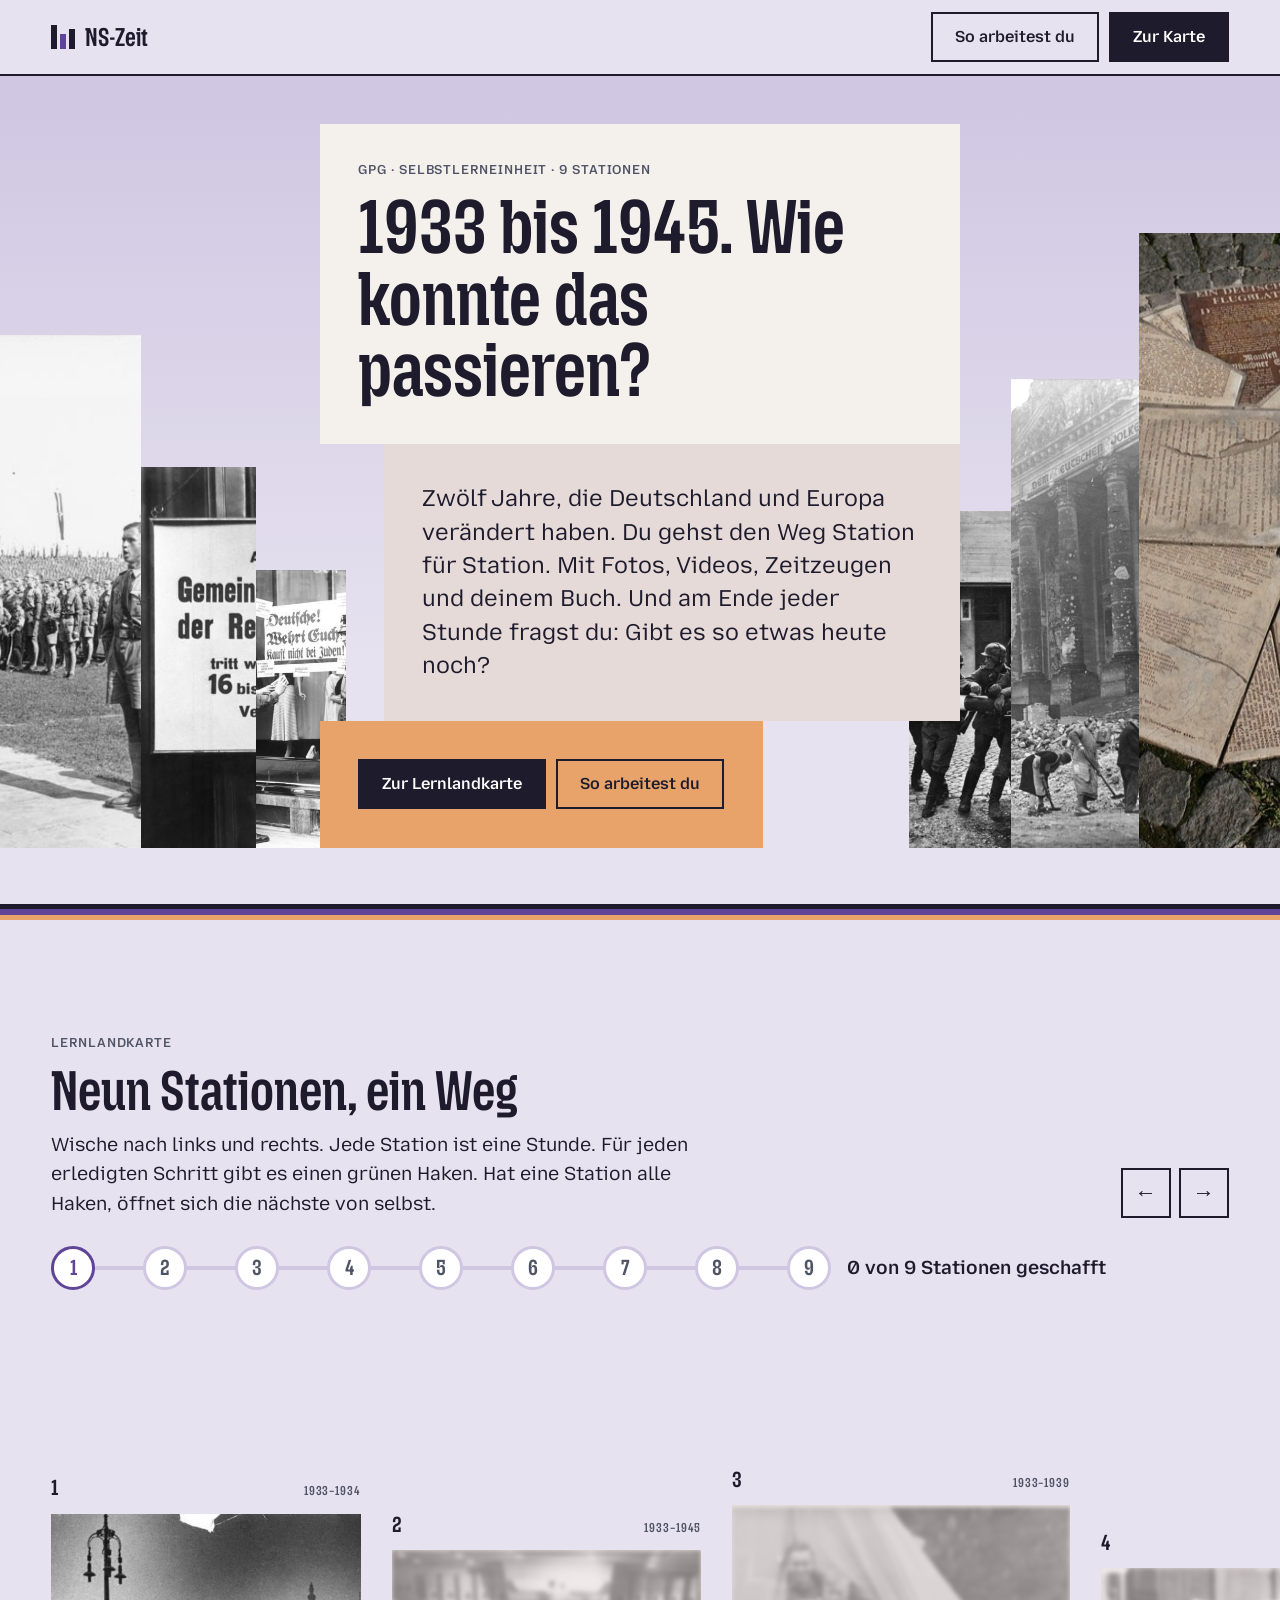
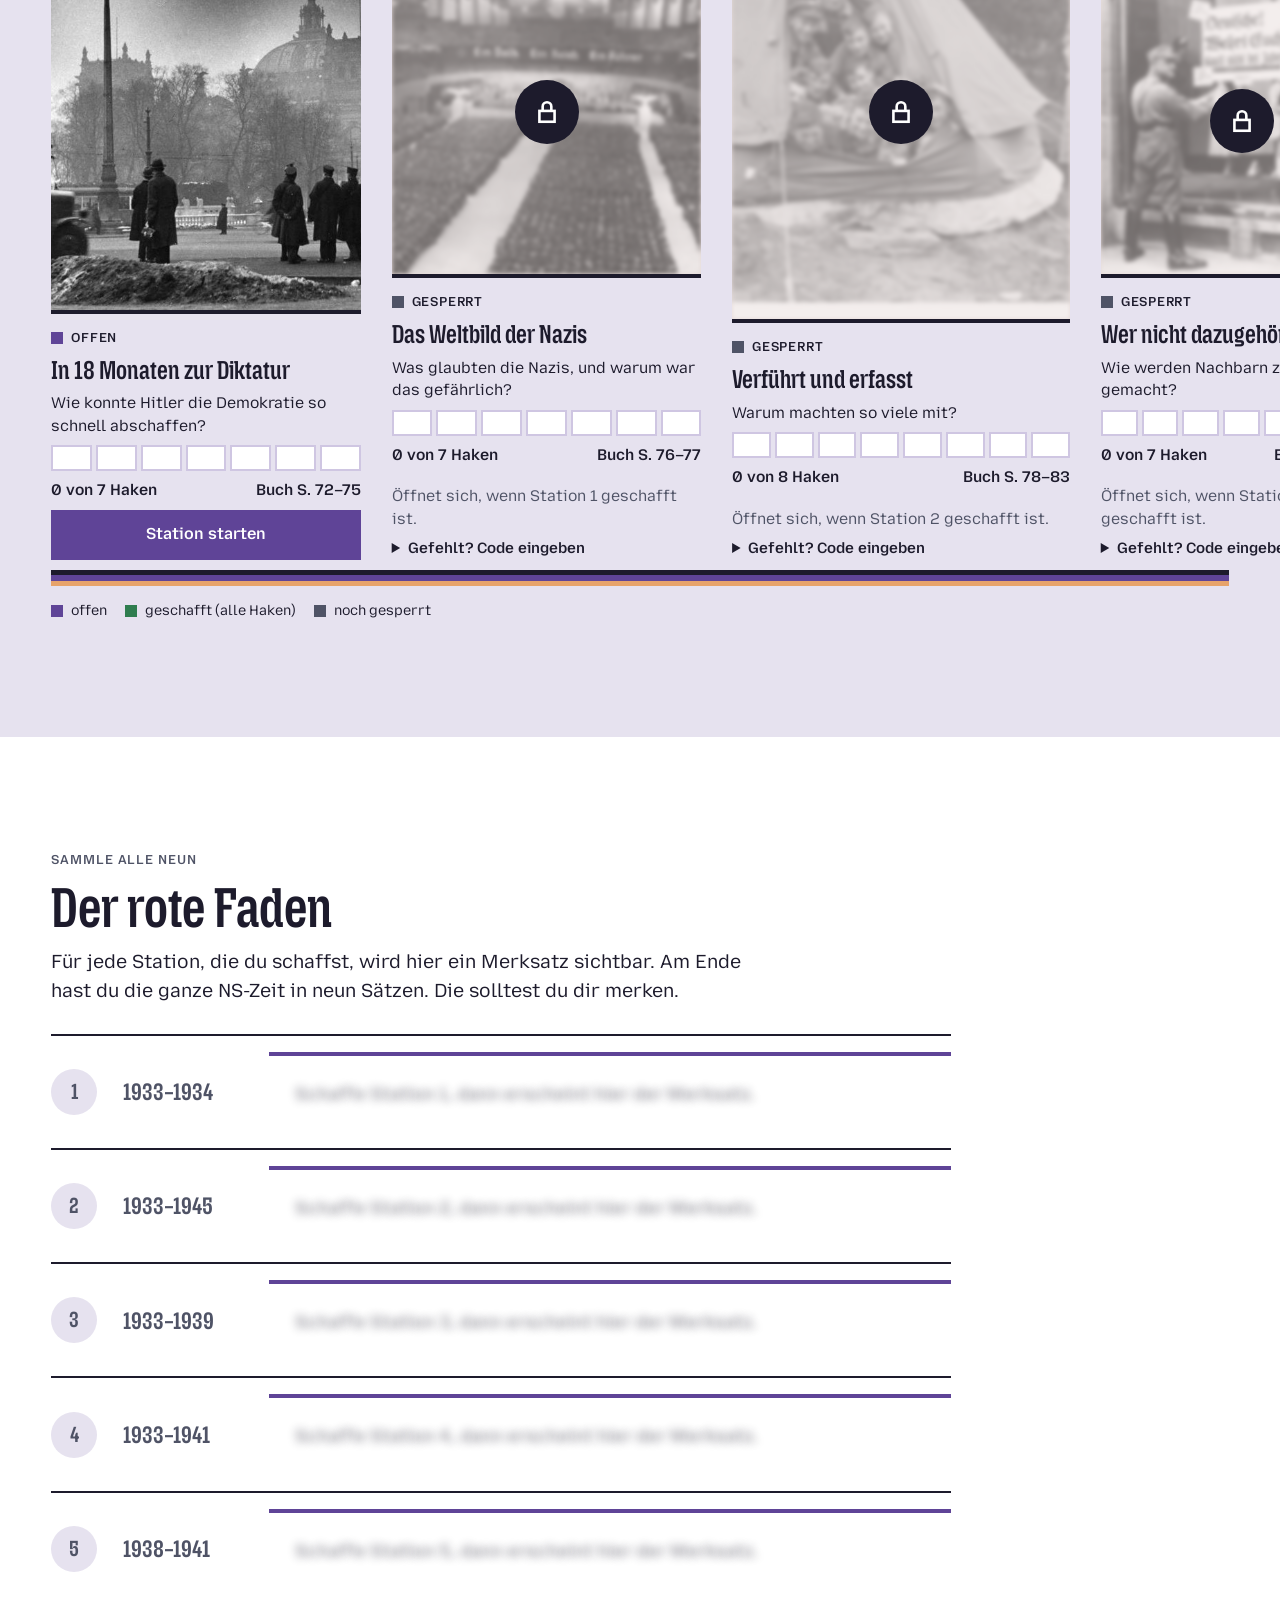
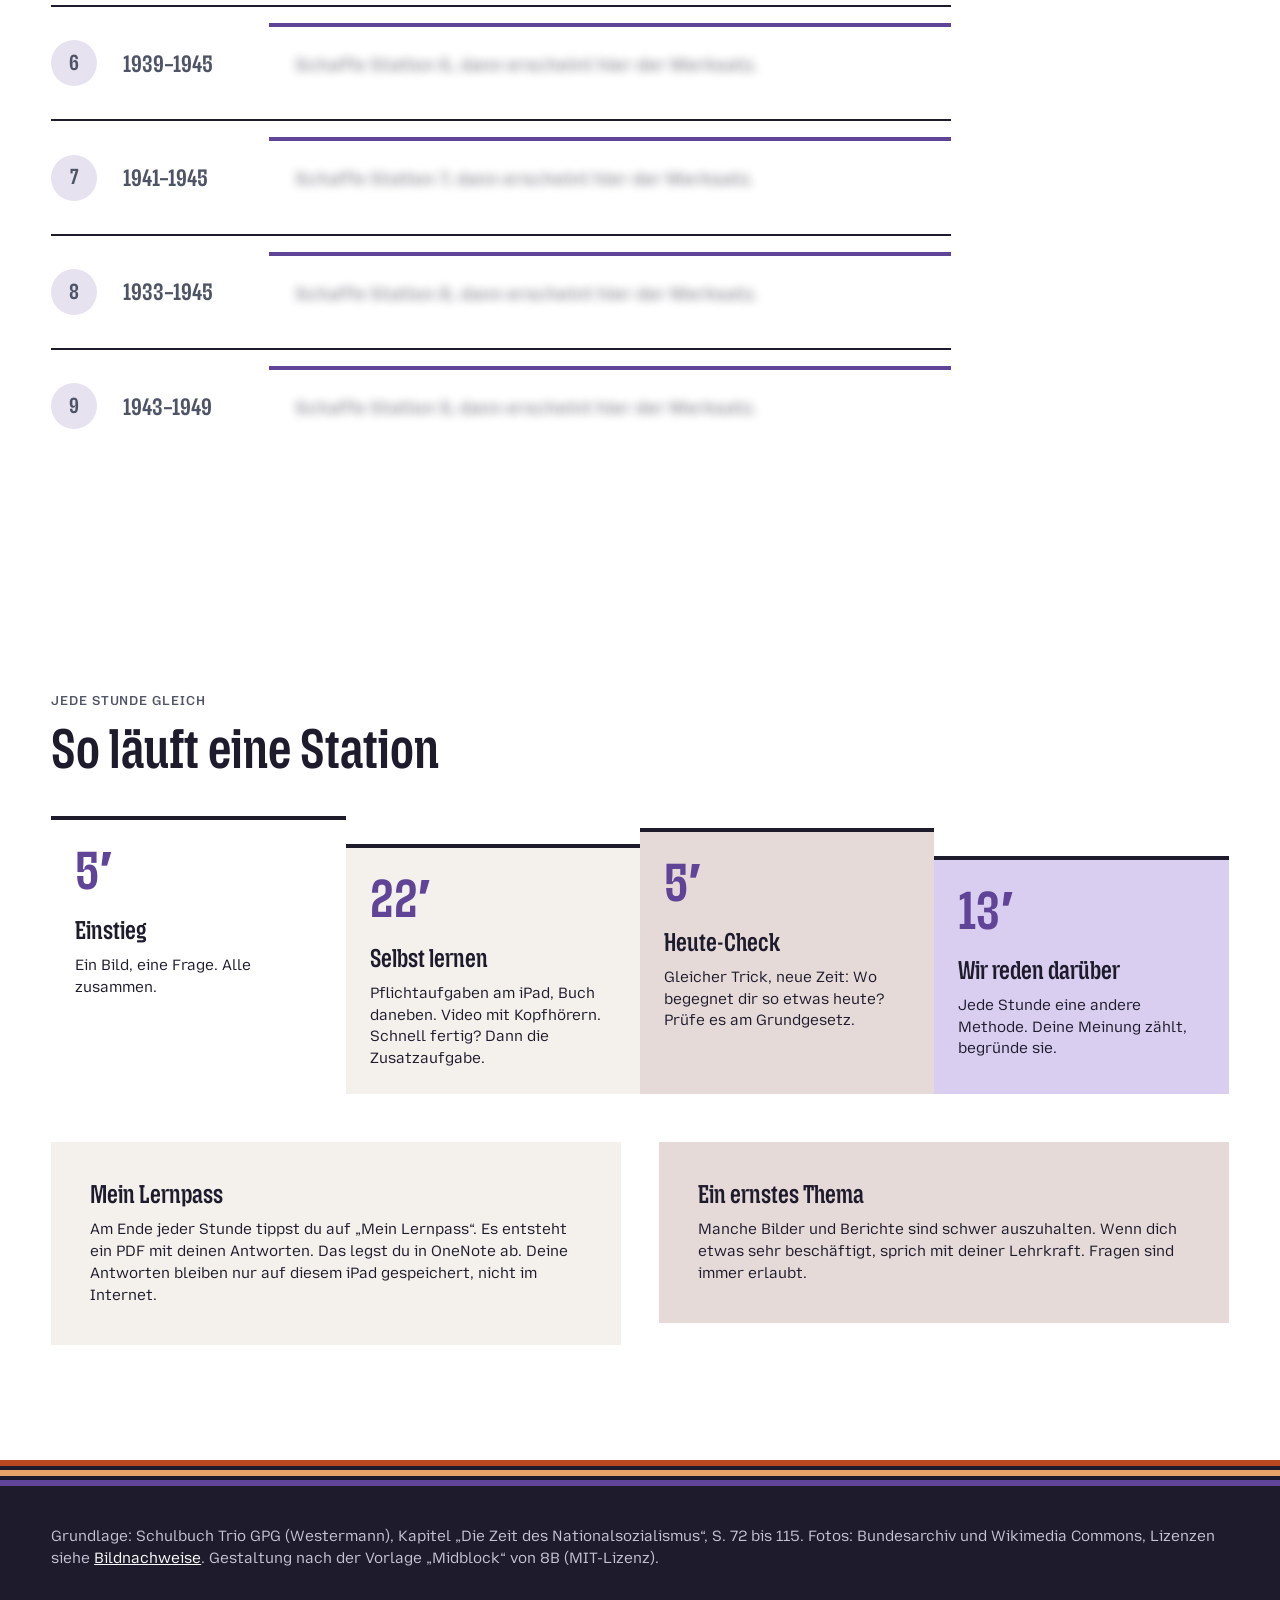
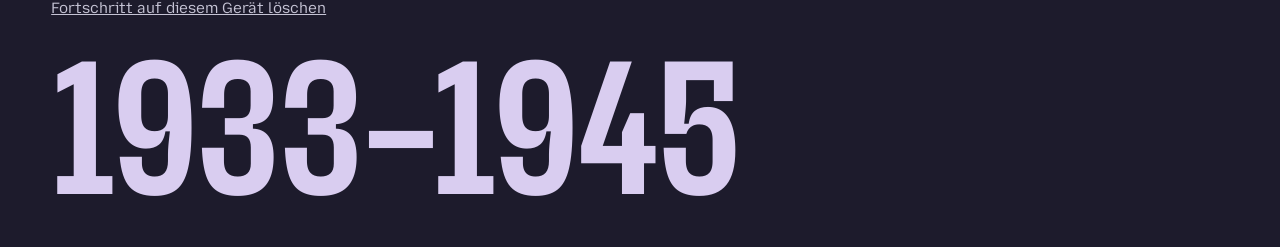
==== commit be35d464: "Move to Cloudflare: redirect from GitHub Pages with progress transfer, first-name gate, live progres" ====
--- a/index.html
+++ b/index.html
@@ -7,7 +7,9 @@
 <meta name="description" content="Selbstlerneinheit GPG: Die Zeit des Nationalsozialismus in neun Stationen.">
 <meta name="theme-color" content="#1d1b2c">
 <link rel="icon" href="icon-32.png" sizes="32x32">
+<link rel="manifest" href="manifest.webmanifest">
 <link rel="apple-touch-icon" href="icon-180.png">
+<meta name="mobile-web-app-capable" content="yes">
 <meta name="apple-mobile-web-app-title" content="NS-Zeit">
 <link rel="stylesheet" href="assets/ns.css">
 <script src="assets/ns.js" defer></script>
@@ -17,6 +19,7 @@
 <header class="bar">
   <a class="bar__mark" href="#top"><i aria-hidden="true"><b></b><b></b><b></b></i>NS-Zeit</a>
   <nav class="bar__nav" aria-label="Seite">
+    <p id="ich" class="small bar__ich" hidden></p>
     <a class="btn-2" href="#so">So arbeitest du</a>
     <a class="btn" href="#karte">Zur Karte</a>
   </nav>
@@ -105,7 +108,7 @@
 <footer class="foot">
   <div class="stripes" aria-hidden="true"><span></span><span></span><span></span></div>
   <div class="foot__inner">
-    <p class="small">Grundlage: Schulbuch Trio GPG (Westermann), Kapitel „Die Zeit des Nationalsozialismus“, S. 78 bis 115. Fotos: Bundesarchiv und Wikimedia Commons, Lizenzen siehe <a href="bildnachweise.html">Bildnachweise</a>. Gestaltung nach der Vorlage „Midblock“ von 8B (MIT-Lizenz).</p>
+    <p class="small">Grundlage: Schulbuch Trio GPG (Westermann), Kapitel „Die Zeit des Nationalsozialismus“, S. 72 bis 115. Fotos: Bundesarchiv und Wikimedia Commons, Lizenzen siehe <a href="bildnachweise.html">Bildnachweise</a>. Gestaltung nach der Vorlage „Midblock“ von 8B (MIT-Lizenz).</p>
     <p class="small"><button type="button" id="reset" class="small" style="background:none;border:0;color:inherit;text-decoration:underline;cursor:pointer;padding:0">Fortschritt auf diesem Gerät löschen</button></p>
   </div>
   <p class="wordmark" aria-hidden="true">1933–1945</p>
--- a/assets/ns.css
+++ b/assets/ns.css
@@ -573,3 +573,11 @@
 .mauer__fuehrer { display: none; padding: 14px; background: var(--ink); color: #fff; text-align: center; font-family: var(--font-head); font-stretch: 75%; font-size: 30px; font-weight: 650; }
 .mauer.ende .mauer__fuehrer { display: block; animation: pop .6s cubic-bezier(.3,1.6,.5,1) both; }
 @media (max-width: 560px) { .mauer__steine { grid-template-columns: repeat(2, minmax(0, 1fr)); } }
+
+/* Live-Übersicht: Name oben in der Leiste, Namensfenster */
+.bar__ich { margin: 0 6px 0 0; white-space: nowrap; }
+.bar__ich-btn { display: inline; padding: 0; border: 0; background: none; text-decoration: underline; font-size: inherit; cursor: pointer; }
+.namefenster { z-index: 60; }
+@media (max-width: 560px) { .bar__ich { display: none; } }
+.namefenster input { text-transform: none; letter-spacing: normal; }
+.namefenster input::placeholder { text-transform: none; }
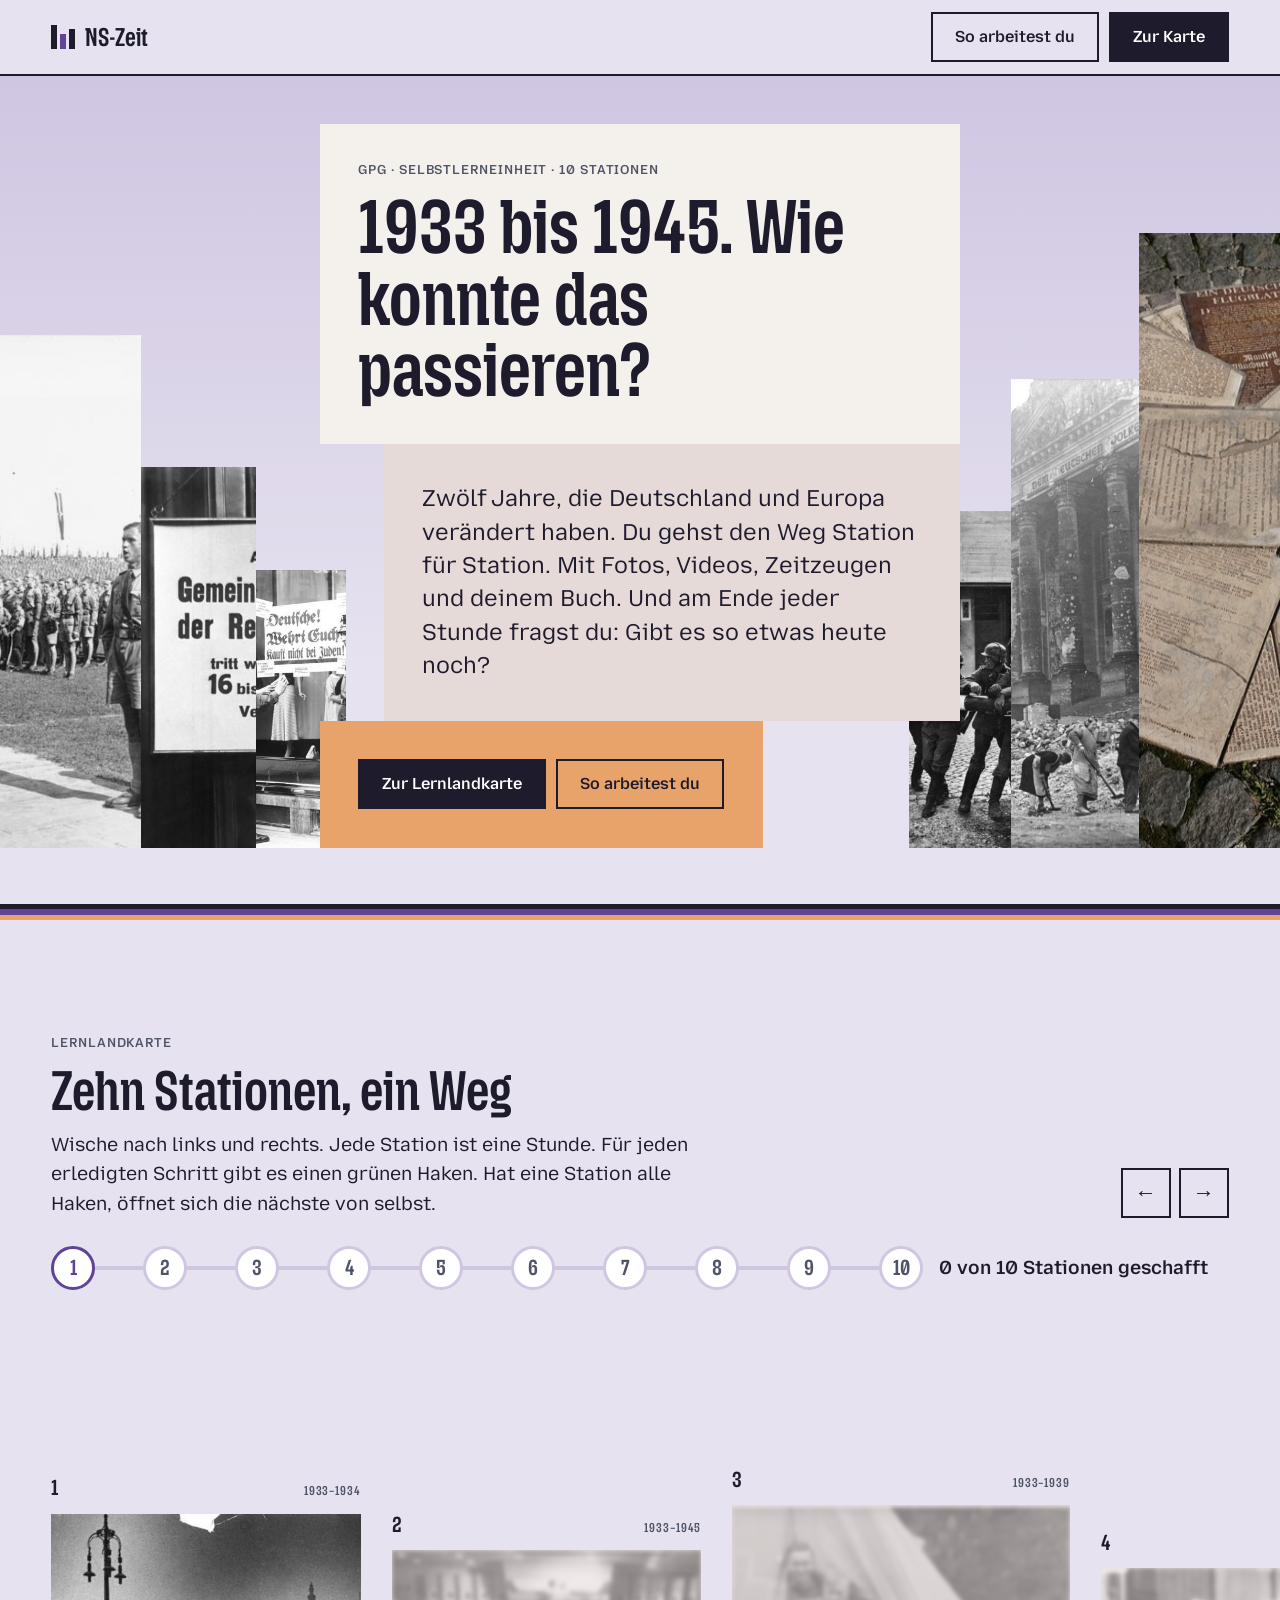
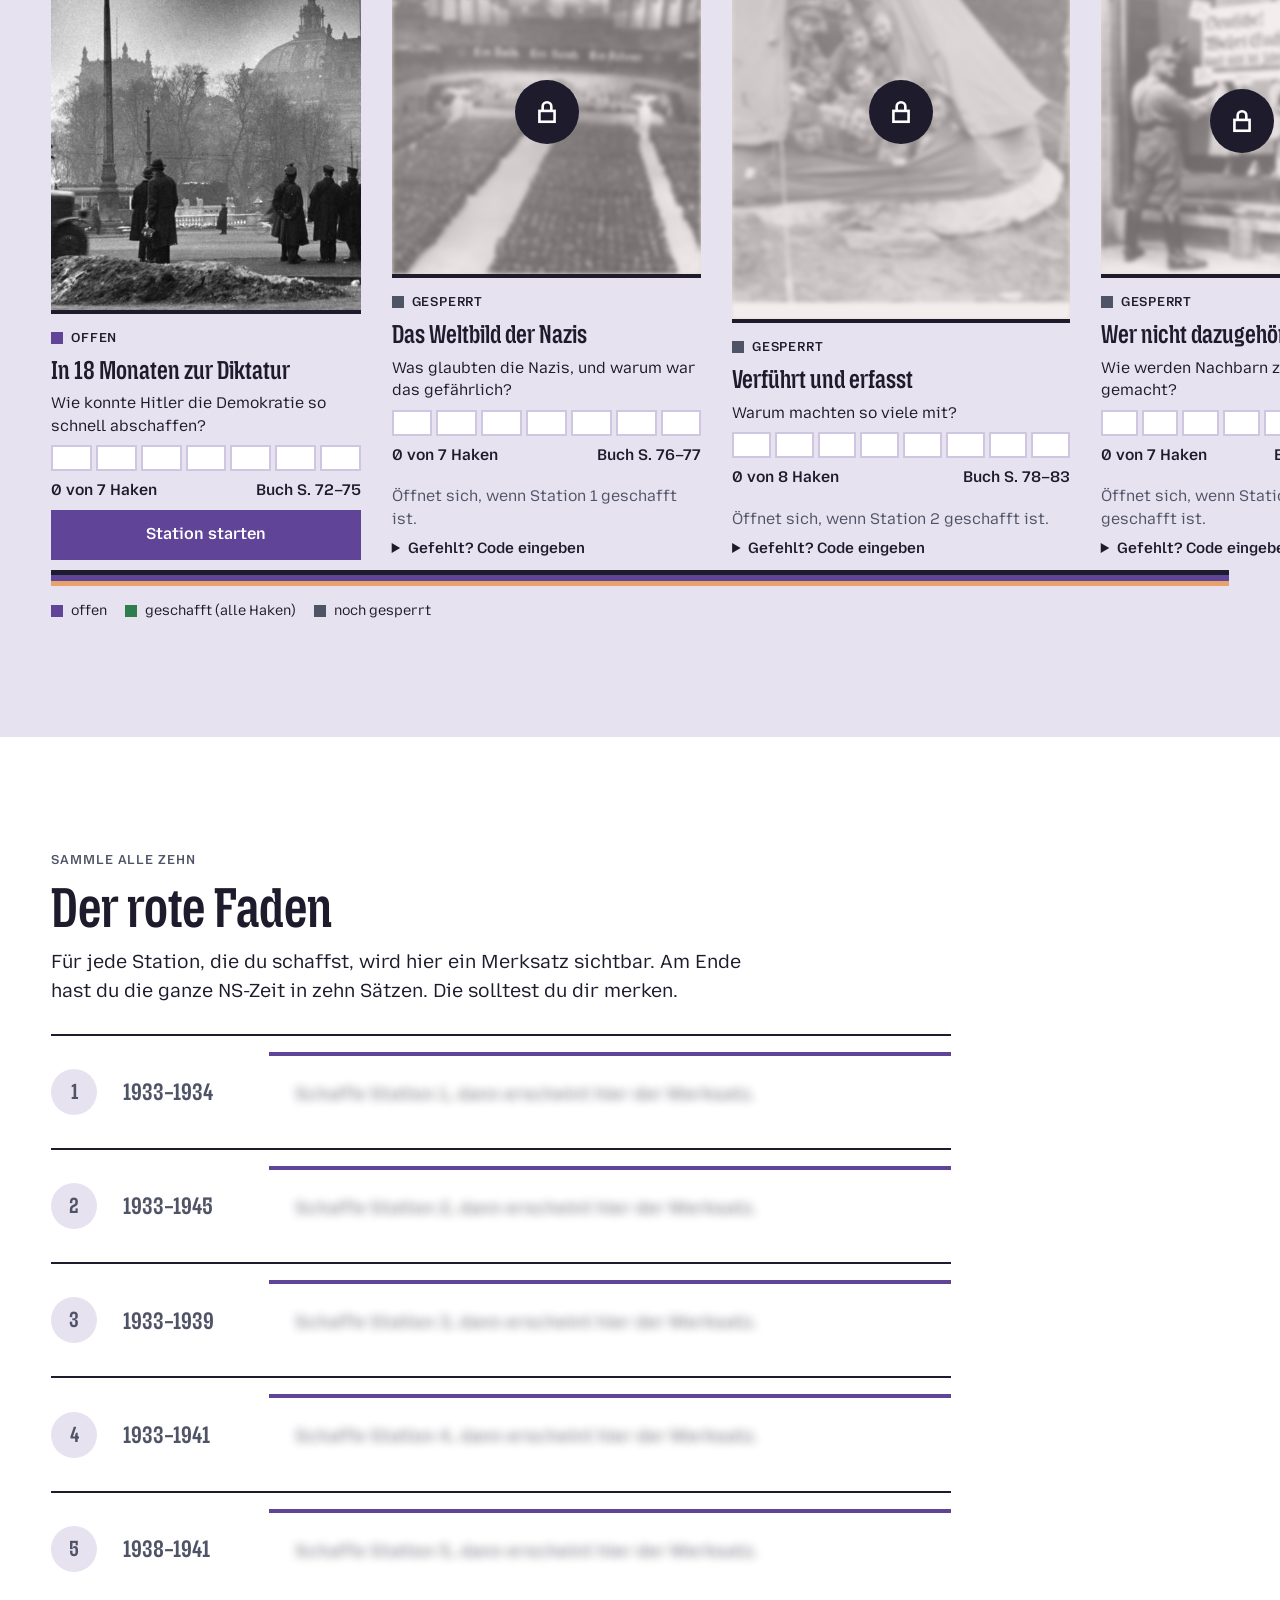
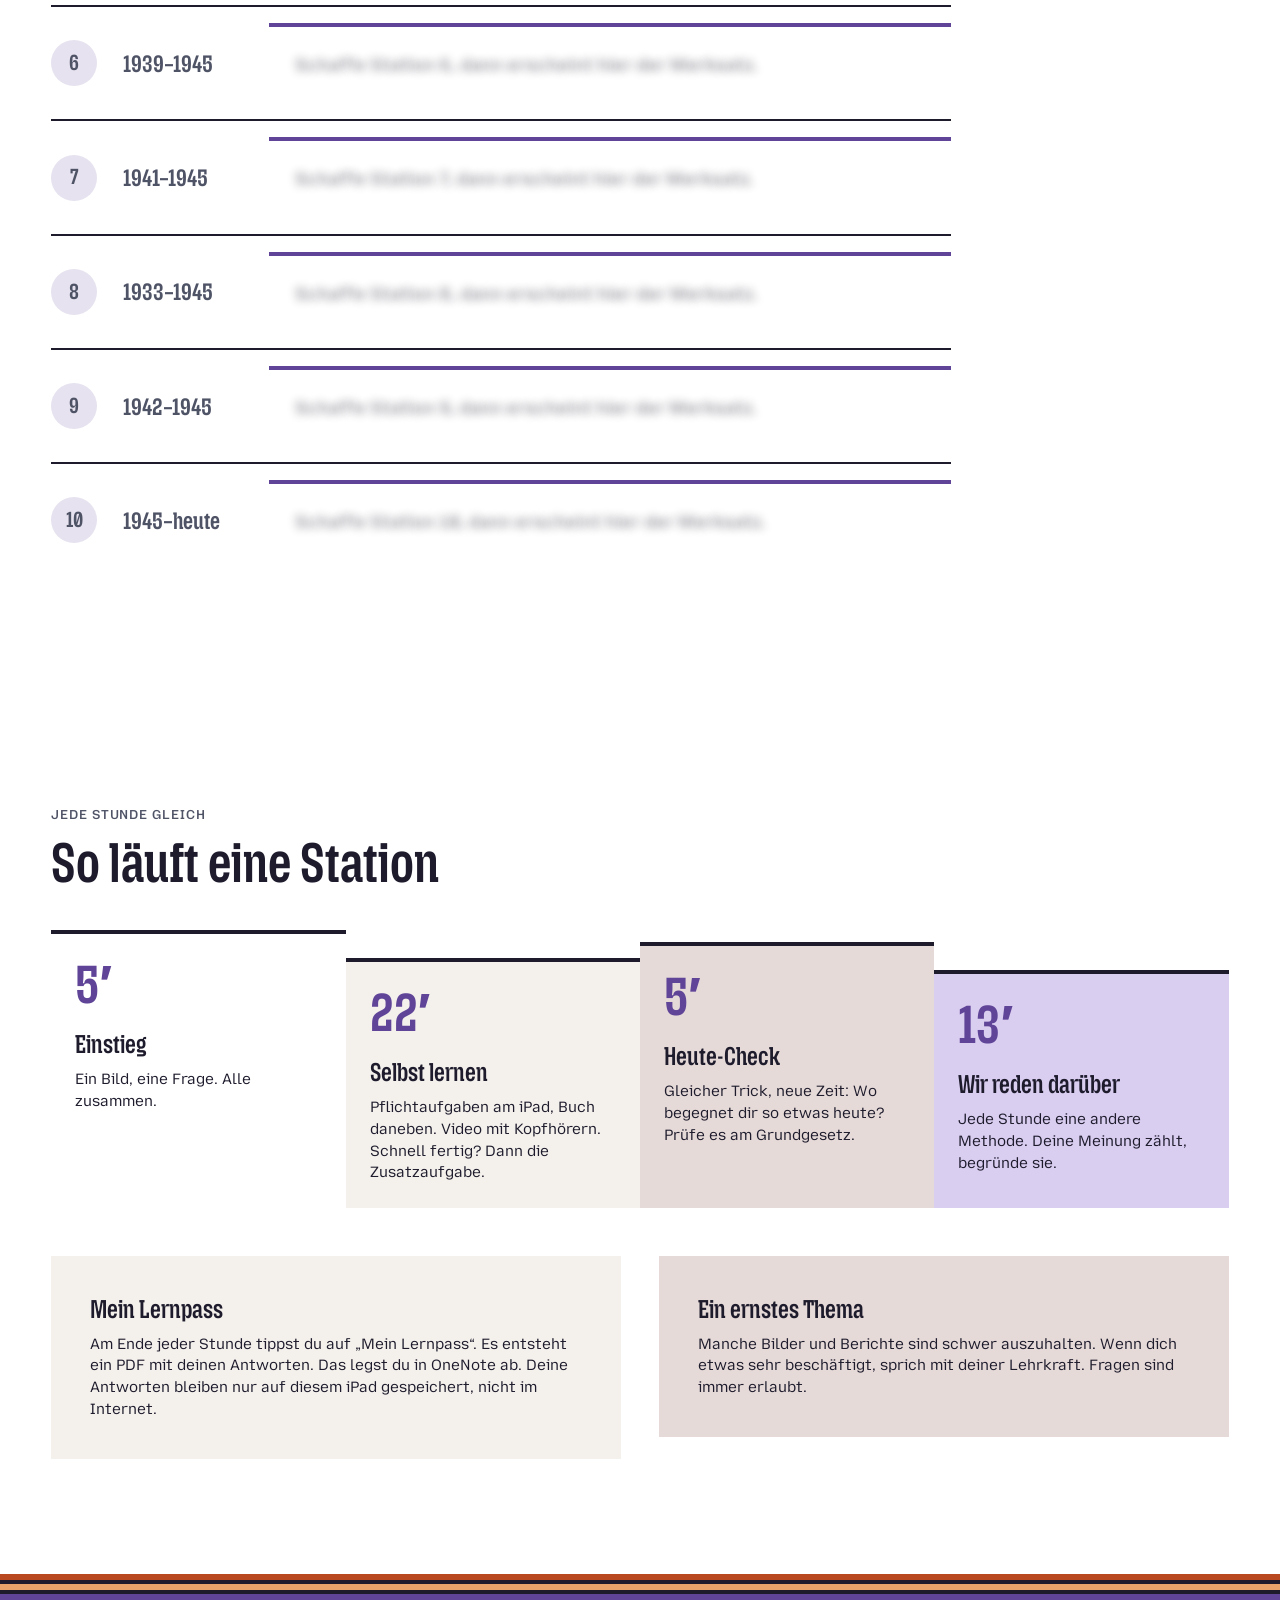
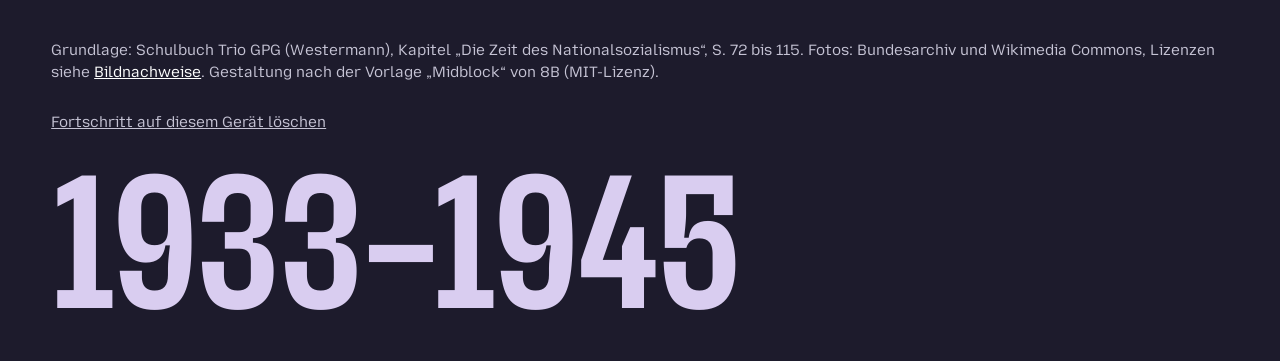
==== commit 6ab4bb36: "Add station 10, split station 9, original audio and photo-detective tasks - Station 9 now covers tur" ====
--- a/index.html
+++ b/index.html
@@ -4,7 +4,7 @@
 <meta charset="utf-8">
 <meta name="viewport" content="width=device-width, initial-scale=1, viewport-fit=cover">
 <title>NS-Zeit 1933 bis 1945 · Lernlandkarte</title>
-<meta name="description" content="Selbstlerneinheit GPG: Die Zeit des Nationalsozialismus in neun Stationen.">
+<meta name="description" content="Selbstlerneinheit GPG: Die Zeit des Nationalsozialismus in zehn Stationen.">
 <meta name="theme-color" content="#1d1b2c">
 <link rel="icon" href="icon-32.png" sizes="32x32">
 <link rel="manifest" href="manifest.webmanifest">
@@ -38,7 +38,7 @@
       <div class="opening__slab" style="--w:11;--h:84%"><div class="reveal"><img src="img/foto/s6-weisse-rose.jpg" alt=""></div></div>
     </div>
     <div class="opening__stack">
-      <div class="block"><p class="label muted" style="margin-bottom:12px">GPG · Selbstlerneinheit · 9 Stationen</p>
+      <div class="block"><p class="label muted" style="margin-bottom:12px">GPG · Selbstlerneinheit · 10 Stationen</p>
         <h1 class="h-xl" id="titel">1933 bis 1945. Wie konnte das passieren?</h1></div>
       <div class="block block--plaster"><p class="lead">Zwölf Jahre, die Deutschland und Europa verändert haben. Du gehst den Weg Station für Station. Mit Fotos, Videos, Zeitzeugen und deinem Buch. Und am Ende jeder Stunde fragst du: Gibt es so etwas heute noch?</p></div>
       <div class="block block--sand" style="display:flex;flex-wrap:wrap;gap:10px"><a class="btn" href="#karte">Zur Lernlandkarte</a><a class="btn-2" href="#so">So arbeitest du</a></div>
@@ -51,7 +51,7 @@
     <div class="track-head">
       <div style="display:grid;gap:12px;max-width:640px">
         <p class="label muted">Lernlandkarte</p>
-        <h2 class="h-l" id="karte-titel">Neun Stationen, ein Weg</h2>
+        <h2 class="h-l" id="karte-titel">Zehn Stationen, ein Weg</h2>
         <p>Wische nach links und rechts. Jede Station ist eine Stunde. Für jeden erledigten Schritt gibt es einen grünen Haken. Hat eine Station alle Haken, öffnet sich die nächste von selbst.</p>
       </div>
       <div class="track-hint" aria-hidden="false">
@@ -61,7 +61,7 @@
     </div>
 
     <div class="journey" id="journey" aria-label="Dein Weg durch die Stationen"></div>
-    <div class="track" id="track" tabindex="0" aria-label="Stationen 1 bis 9">
+    <div class="track" id="track" tabindex="0" aria-label="Stationen 1 bis 10">
       <!-- Stationen werden unten per Skript gefüllt, damit Status und Codes überall gleich sind -->
     </div>
     <div class="track-floor pavement"></div>
@@ -76,9 +76,9 @@
   <section class="section section--white" id="faden" aria-labelledby="faden-titel">
     <div class="wrap">
       <div style="display:grid;gap:12px;max-width:720px;margin-bottom:28px">
-        <p class="label muted">Sammle alle neun</p>
+        <p class="label muted">Sammle alle zehn</p>
         <h2 class="h-l" id="faden-titel">Der rote Faden</h2>
-        <p>Für jede Station, die du schaffst, wird hier ein Merksatz sichtbar. Am Ende hast du die ganze NS-Zeit in neun Sätzen. Die solltest du dir merken.</p>
+        <p>Für jede Station, die du schaffst, wird hier ein Merksatz sichtbar. Am Ende hast du die ganze NS-Zeit in zehn Sätzen. Die solltest du dir merken.</p>
       </div>
       <ol class="faden" id="faden-liste"></ol>
     </div>
@@ -125,7 +125,8 @@
     { n: 6, jahre: "1939–1945", titel: "Vernichtungskrieg und Zwangsarbeit", frage: "Was passiert, wenn Menschen nichts mehr wert sein sollen?", buch: "S. 94–97", foto: "s4-ost", w: .9, h: 30 },
     { n: 7, jahre: "1941–1945", titel: "Der Holocaust", frage: "Wie wurde aus Hass Völkermord, und warum erinnern wir uns?", buch: "S. 98–103", foto: "s5-stolpersteine", w: 1, h: 56 },
     { n: 8, jahre: "1933–1945", titel: "Widerstand", frage: "Wegschauen oder handeln?", buch: "S. 104–105", foto: "s6-weisse-rose", w: 1.1, h: 40 },
-    { n: 9, jahre: "1943–1949", titel: "Kriegsende und was bleibt", frage: "Was haben wir daraus gelernt?", buch: "S. 106–115", foto: "s7-truemmer", w: 1, h: 48 }
+    { n: 9, jahre: "1942–1945", titel: "Kriegswende und Kriegsende", frage: "Wie kam der Krieg nach Deutschland zurück?", buch: "S. 106–113", foto: "s7-dday", w: 1, h: 48 },
+    { n: 10, jahre: "1945–heute", titel: "Was bleibt?", frage: "Was haben wir daraus gelernt?", buch: "S. 110–115", foto: "s7-truemmer", w: 1.1, h: 38 }
   ];
   var track = document.getElementById("track");
   function render() {
--- a/assets/ns.css
+++ b/assets/ns.css
@@ -314,8 +314,16 @@
   body { background: #fff; }
   body.printing-pass > *:not(.pass) { display: none !important; }
   body.printing-pass .pass { display: block !important; }
-  .pass { color: #1d1b2c; font-family: var(--font-text); font-size: 10.5pt; line-height: 1.4; -webkit-print-color-adjust: exact; print-color-adjust: exact; }
+  body.heft .heft-box { display: none !important; }
+  body.heft .pass--zeigen { box-shadow: none; margin: 0; padding: 0; max-width: none; }
+}
+/* Hefteintrag: gilt für Druck und für die Vorschau auf der Druckseite /heft */
+.pass--zeigen { display: block; background: #fff; max-width: 210mm; margin: 0 auto 40px; padding: 12mm 13mm; box-shadow: 0 2px 18px rgba(29,27,44,.18); }
+.pass--zeigen .hp-neu { margin-top: 14mm; padding-top: 10mm; border-top: 2px dashed #cfc6e2; }
+@media print { .pass--zeigen .hp-neu { margin-top: 0; padding-top: 0; border-top: 0; } }
+.pass { color: #1d1b2c; font-family: var(--font-text); font-size: 10.5pt; line-height: 1.4; -webkit-print-color-adjust: exact; print-color-adjust: exact; }
   .hp-neu { break-before: page; }
+@media all {
   .hp-kopf { display: flex; justify-content: space-between; gap: 10pt; font-size: 8.5pt; color: #4f5366; border-bottom: 1.5pt solid #5f4497; padding-bottom: 4pt; margin-bottom: 9pt; }
   .hp-linie { display: inline-block; width: 45mm; border-bottom: .8pt solid #4f5366; height: 9pt; vertical-align: bottom; }
   .hp-titel { margin-bottom: 9pt; }
@@ -581,3 +589,56 @@
 @media (max-width: 560px) { .bar__ich { display: none; } }
 .namefenster input { text-transform: none; letter-spacing: normal; }
 .namefenster input::placeholder { text-transform: none; }
+
+/* Wiederfinden: alten Eintrag wählen */
+.wieder { display: grid; gap: 10px; }
+.wieder__btn { display: grid; gap: 4px; text-align: left; padding: 14px 16px; min-height: 56px; border: 2px solid var(--ink); background: var(--white); font: inherit; cursor: pointer; }
+.wieder__btn b { font-size: 18px; }
+.wieder__btn span { color: var(--muted); font-size: 15px; }
+.wieder__btn em { justify-self: start; margin-top: 6px; padding: 6px 14px; background: var(--lila, #5f4497); color: var(--white); font-style: normal; font-weight: 700; font-size: 15px; }
+.wieder__btn:hover, .wieder__btn:focus-visible { background: var(--lila-hell); outline: none; }
+
+/* Hinweis: als App installieren (nur iPad/iPhone in Safari) */
+.installhinweis { position: relative; z-index: 5; background: var(--sand); color: var(--ink); border-bottom: 2px solid var(--ink); padding: 10px 16px; font-size: 15px; line-height: 1.4; text-align: center; }
+.installhinweis__icon { display: inline-flex; vertical-align: -3px; }
+@media print { .installhinweis { display: none; } }
+
+/* Restzeit-Uhr in der Leiste */
+.uhr { margin: 0 0 0 auto; margin-right: 0; padding: 6px 12px; border: 2px solid var(--ink); background: var(--white); font-weight: 700; font-size: 15px; white-space: nowrap; font-variant-numeric: tabular-nums; }
+.uhr--knapp { background: var(--sand); }
+.uhr--um { background: var(--brick); color: var(--white); border-color: var(--brick); }
+@media (max-width: 560px) { .uhr { font-size: 13px; padding: 4px 8px; } }
+@media print { .uhr { display: none; } }
+
+/* ---------- Originalton ---------- */
+.ton { background: var(--ink); color: var(--white); padding: 16px; border-left: 6px solid var(--sand); }
+.ton__kopf { display: grid; grid-template-columns: 56px minmax(0, 1fr) auto; gap: 12px; align-items: center; margin-bottom: 12px; }
+.ton__pp { width: 56px; height: 56px; border-radius: 50%; border: 0; background: var(--sand); cursor: pointer; display: grid; place-items: center; }
+.ton__pp .play { width: 0; height: 0; border-left: 18px solid var(--ink); border-top: 11px solid transparent; border-bottom: 11px solid transparent; margin-left: 4px; }
+.ton.is-on .ton__pp .play { width: 16px; height: 20px; border: 0; margin: 0; background: linear-gradient(90deg, var(--ink) 0 35%, transparent 35% 65%, var(--ink) 65%); }
+.ton__track { height: 10px; background: rgba(255,255,255,.2); cursor: pointer; position: relative; }
+.ton__fill { position: absolute; inset: 0 auto 0 0; width: 0; background: var(--sand); }
+.ton__zeit { font-variant-numeric: tabular-nums; font-size: 14px; opacity: .85; white-space: nowrap; }
+.ton__text { list-style: none; margin: 0; padding: 0; display: grid; gap: 6px; }
+.ton__text li { padding: 8px 10px; border-left: 3px solid transparent; font-size: 17px; line-height: 1.4; cursor: pointer; opacity: .75; transition: opacity .2s, background .2s; }
+.ton__text li.is-cur { opacity: 1; border-left-color: var(--sand); background: rgba(255,255,255,.08); }
+.ton__text li.is-right { opacity: 1; background: var(--ok); color: #fff; border-left-color: #fff; }
+.ton__text li.is-wrong { opacity: 1; background: var(--brick); color: #fff; }
+.ton__text li.ton__geraeusch { font-style: italic; font-size: 14px; opacity: .55; }
+.ton__tipp, .ton__erkl { margin-top: 10px; font-size: 15px; }
+.ton__erkl { background: rgba(255,255,255,.1); padding: 10px; }
+.ton__quelle { margin-top: 10px; font-size: 13px; opacity: .75; }
+.ton.is-seen .ton__zeit::after { content: " ✓"; }
+/* ---------- Foto-Detektiv ---------- */
+.spot__bild { position: relative; }
+.spot__bild img { display: block; width: 100%; height: auto; }
+.spot__p { position: absolute; transform: translate(-50%, -50%); width: 44px; height: 44px; border-radius: 50%; border: 3px solid #fff; background: var(--brick); color: #fff; font-weight: 800; font-size: 18px; cursor: pointer; box-shadow: 0 0 0 0 rgba(196,69,44,.7); animation: spotpuls 1.8s infinite; }
+.spot__p.is-found { background: var(--ok); animation: none; }
+@keyframes spotpuls { 70% { box-shadow: 0 0 0 14px rgba(196,69,44,0); } 100% { box-shadow: 0 0 0 0 rgba(196,69,44,0); } }
+@media (prefers-reduced-motion: reduce) { .spot__p { animation: none; } }
+.spot__info { list-style: none; margin: 12px 0 0; padding: 0; display: grid; gap: 8px; }
+.spot__info li { background: var(--white); padding: 10px 12px; border-left: 6px solid var(--ok); font-size: 16px; line-height: 1.4; }
+.spot__nr { display: inline-grid; place-items: center; width: 26px; height: 26px; border-radius: 50%; background: var(--ok); color: #fff; font-weight: 800; margin-right: 8px; font-size: 14px; }
+.spot__stand { margin-top: 8px; font-weight: 700; }
+.spot__stand.ok { color: var(--ok); }
+@media print { .ton, .spot { display: none; } }
